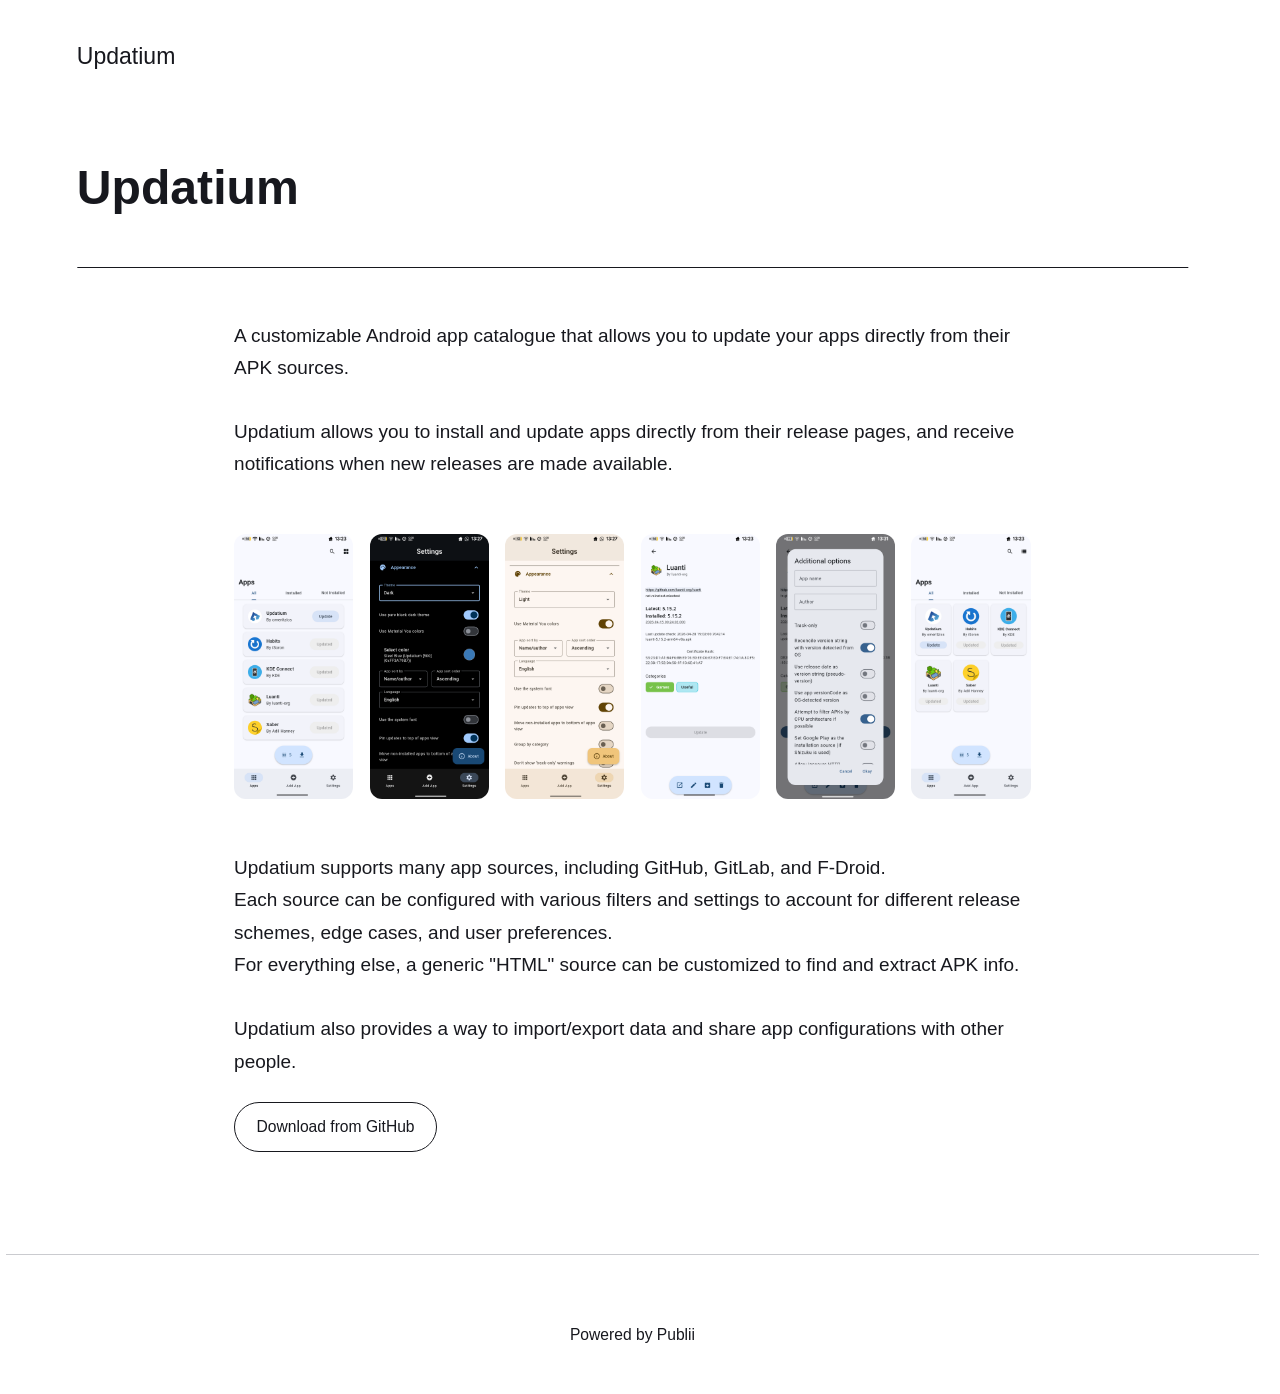
==== index.html @ 369b8cc5 "Updated from Publii" ====
<!DOCTYPE html><html lang="en"><head><meta charset="utf-8"><meta http-equiv="X-UA-Compatible" content="IE=edge"><meta name="viewport" content="width=device-width,initial-scale=1"><title>Updatium - Updatium</title><meta name="description" content="A customizable Android app catalogue that allows you to update your apps directly from their APK sources.&nbsp; Updatium allows you to install and update apps directly from their release pages, and receive notifications when new releases are made available. Updatium supports many app sources, including&hellip;"><meta name="generator" content="Publii Open-Source CMS for Static Site"><link rel="canonical" href="https://omeritzics.github.io/updatium-website/"><link rel="alternate" type="application/atom+xml" href="https://omeritzics.github.io/updatium-website/feed.xml" title="Updatium - RSS"><link rel="alternate" type="application/json" href="https://omeritzics.github.io/updatium-website/feed.json" title="Updatium - JSON"><meta property="og:title" content="Updatium"><meta property="og:site_name" content="Updatium"><meta property="og:description" content="A customizable Android app catalogue that allows you to update your apps directly from their APK sources.&nbsp; Updatium allows you to install and update apps directly from their release pages, and receive notifications when new releases are made available. Updatium supports many app sources, including&hellip;"><meta property="og:url" content="https://omeritzics.github.io/updatium-website/"><meta property="og:type" content="article"><link rel="stylesheet" href="https://omeritzics.github.io/updatium-website/assets/css/style.css?v=e003058e14ee3632f570e754dc571fcd"><script type="application/ld+json">{"@context":"http://schema.org","@type":"Article","mainEntityOfPage":{"@type":"WebPage","@id":"https://omeritzics.github.io/updatium-website/index.html"},"headline":"Updatium","datePublished":"2026-05-20T08:31+03:00","dateModified":"2026-05-20T08:56+03:00","description":"A customizable Android app catalogue that allows you to update your apps directly from their APK sources.&nbsp; Updatium allows you to install and update apps directly from their release pages, and receive notifications when new releases are made available. Updatium supports many app sources, including&hellip;","author":{"@type":"Person","name":"Omer I.S.","url":"https://omeritzics.github.io/updatium-website/authors/omer-is/"},"publisher":{"@type":"Organization","name":"Omer I.S."}}</script><noscript><style>img[loading] {
                    opacity: 1;
                }</style></noscript></head><body class="page-template"><header class="top js-header"><a class="logo" href="https://omeritzics.github.io/updatium-website/index.html">Updatium</a></header><main class="page"><article class="content"><div class="hero hero--noimage"><header class="hero__content"><div class="wrapper"><h1>Updatium</h1></div></header></div><div class="entry-wrapper content__entry"><p>A customizable Android app catalogue that allows you to update your apps directly from their APK sources.&nbsp;<br><br>Updatium allows you to install and update apps directly from their release pages, and receive notifications when new releases are made available.</p><div class="gallery-wrapper"><div class="gallery" data-columns="6"><figure class="gallery__item"><a href="https://omeritzics.github.io/updatium-website/media/posts/1/gallery/1.apps.png" data-size="1080x2400"><img loading="lazy" src="https://omeritzics.github.io/updatium-website/media/posts/1/gallery/1.apps-thumbnail.png" height="1600" width="720" alt=""></a></figure><figure class="gallery__item"><a href="https://omeritzics.github.io/updatium-website/media/posts/1/gallery/2.dark_theme.png" data-size="1080x2400"><img loading="lazy" src="https://omeritzics.github.io/updatium-website/media/posts/1/gallery/2.dark_theme-thumbnail.png" height="1600" width="720" alt=""></a></figure><figure class="gallery__item"><a href="https://omeritzics.github.io/updatium-website/media/posts/1/gallery/3.material_you.png" data-size="1080x2400"><img loading="lazy" src="https://omeritzics.github.io/updatium-website/media/posts/1/gallery/3.material_you-thumbnail.png" height="1600" width="720" alt=""></a></figure><figure class="gallery__item"><a href="https://omeritzics.github.io/updatium-website/media/posts/1/gallery/4.app.png" data-size="1080x2400"><img loading="lazy" src="https://omeritzics.github.io/updatium-website/media/posts/1/gallery/4.app-thumbnail.png" height="1600" width="720" alt=""></a></figure><figure class="gallery__item"><a href="https://omeritzics.github.io/updatium-website/media/posts/1/gallery/5.app_opts.png" data-size="1080x2400"><img loading="lazy" src="https://omeritzics.github.io/updatium-website/media/posts/1/gallery/5.app_opts-thumbnail.png" height="1600" width="720" alt=""></a></figure><figure class="gallery__item"><a href="https://omeritzics.github.io/updatium-website/media/posts/1/gallery/6.grid_view.png" data-size="1080x2400"><img loading="lazy" src="https://omeritzics.github.io/updatium-website/media/posts/1/gallery/6.grid_view-thumbnail.png" height="1600" width="720" alt=""></a></figure></div></div><p>Updatium supports many app sources, including GitHub, GitLab, and F-Droid.<br>Each source can be configured with various filters and settings to account for different release schemes, edge cases, and user preferences.<br>For everything else, a generic "HTML" source can be customized to find and extract APK info.<br><br>Updatium also provides a way to import/export data and share app configurations with other people.</p><p></p><div><div class="container mt-5 mb-3"><div class="d-flex justify-content-center justify-content-md-start"><div id="downloadDiv" class="btn-group ml-2" role="group" aria-label="Download buttons"><a type="button" href="https://github.com/omeritzics/Updatium/releases/latest" target="_blank">Download from GitHub</a></div></div></div></div><p></p></div></article></main><footer class="footer"><div class="wrapper"><div class="footer__copyright"><p>Powered by Publii</p></div><button id="backToTop" class="footer__bttop" aria-label="Back to top" title="Back to top"><svg width="20" height="20"><use xlink:href="https://omeritzics.github.io/updatium-website/assets/svg/svg-map.svg#toparrow"/></svg></button></div></footer><script defer="defer" src="https://omeritzics.github.io/updatium-website/assets/js/scripts.min.js?v=dafec4f87fead6718cb125f0b0fc8441"></script><script>window.publiiThemeMenuConfig={mobileMenuMode:'sidebar',animationSpeed:300,submenuWidth: 'auto',doubleClickTime:500,mobileMenuExpandableSubmenus:true,relatedContainerForOverlayMenuSelector:'.top'};</script><script>var images = document.querySelectorAll('img[loading]');
        for (var i = 0; i < images.length; i++) {
            if (images[i].complete) {
                images[i].classList.add('is-loaded');
            } else {
                images[i].addEventListener('load', function () {
                    this.classList.add('is-loaded');
                }, false);
            }
        }</script></body></html>
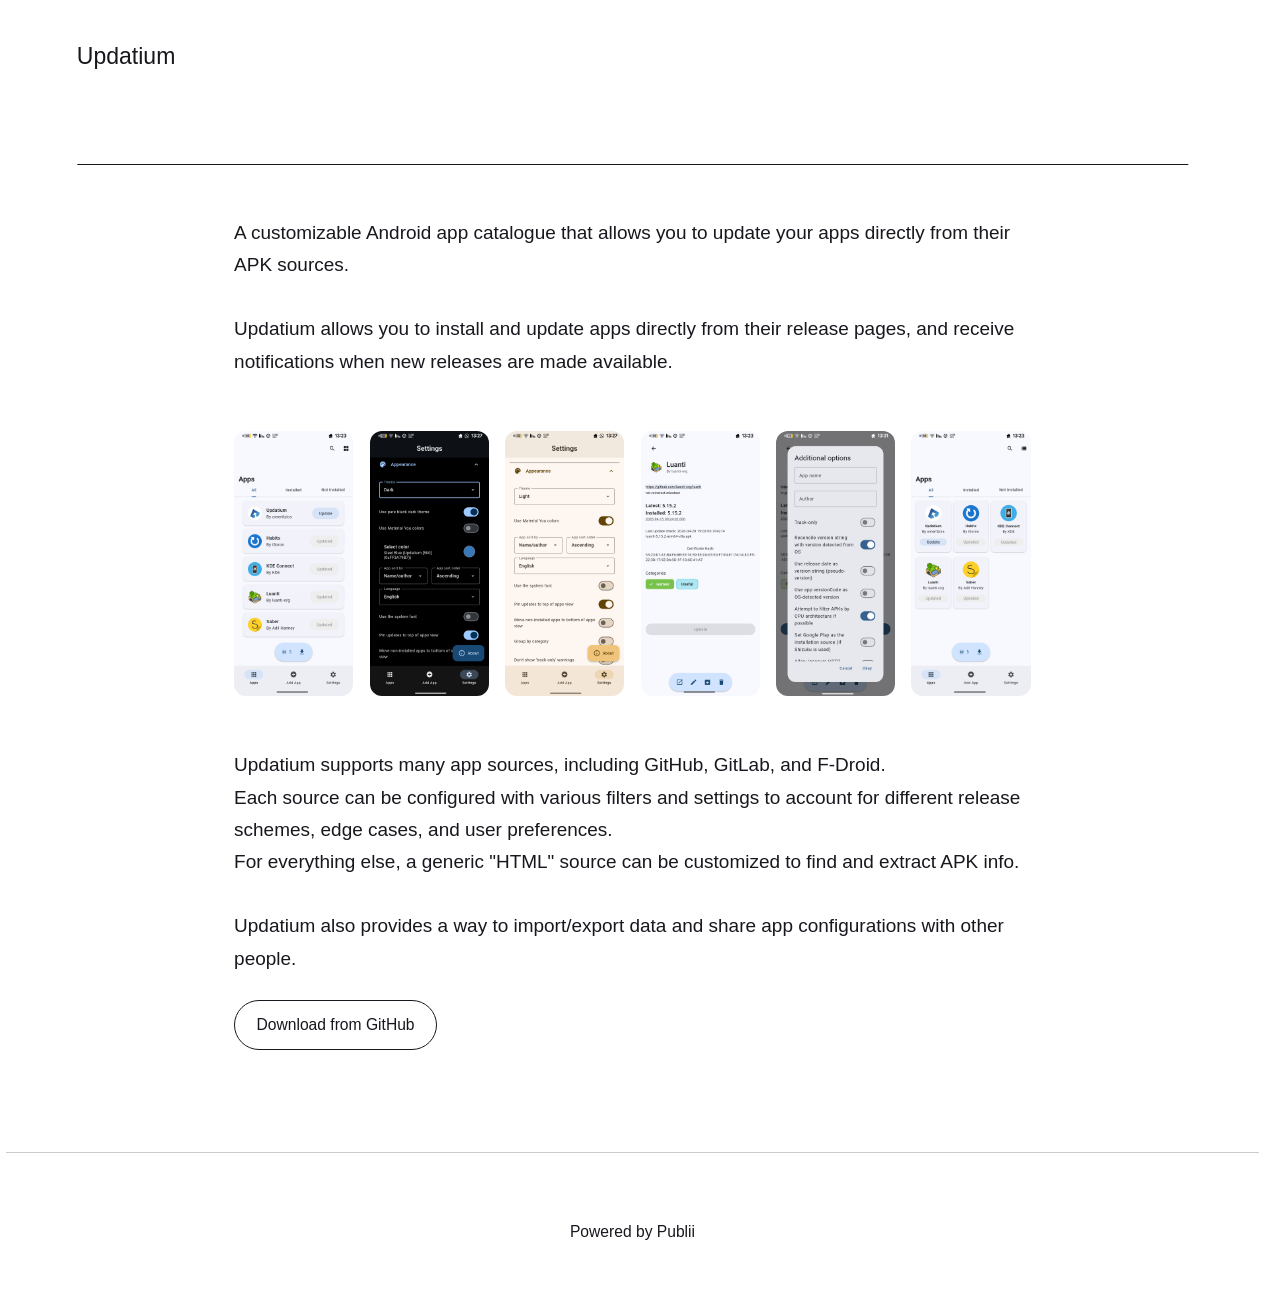
==== commit e5b83a4d: "Update index.html" ====
--- a/index.html
+++ b/index.html
@@ -1,6 +1,6 @@
-<!DOCTYPE html><html lang="en"><head><meta charset="utf-8"><meta http-equiv="X-UA-Compatible" content="IE=edge"><meta name="viewport" content="width=device-width,initial-scale=1"><title>Updatium - Updatium</title><meta name="description" content="A customizable Android app catalogue that allows you to update your apps directly from their APK sources.&nbsp; Updatium allows you to install and update apps directly from their release pages, and receive notifications when new releases are made available. Updatium supports many app sources, including&hellip;"><meta name="generator" content="Publii Open-Source CMS for Static Site"><link rel="canonical" href="https://omeritzics.github.io/updatium-website/"><link rel="alternate" type="application/atom+xml" href="https://omeritzics.github.io/updatium-website/feed.xml" title="Updatium - RSS"><link rel="alternate" type="application/json" href="https://omeritzics.github.io/updatium-website/feed.json" title="Updatium - JSON"><meta property="og:title" content="Updatium"><meta property="og:site_name" content="Updatium"><meta property="og:description" content="A customizable Android app catalogue that allows you to update your apps directly from their APK sources.&nbsp; Updatium allows you to install and update apps directly from their release pages, and receive notifications when new releases are made available. Updatium supports many app sources, including&hellip;"><meta property="og:url" content="https://omeritzics.github.io/updatium-website/"><meta property="og:type" content="article"><link rel="stylesheet" href="https://omeritzics.github.io/updatium-website/assets/css/style.css?v=e003058e14ee3632f570e754dc571fcd"><script type="application/ld+json">{"@context":"http://schema.org","@type":"Article","mainEntityOfPage":{"@type":"WebPage","@id":"https://omeritzics.github.io/updatium-website/index.html"},"headline":"Updatium","datePublished":"2026-05-20T08:31+03:00","dateModified":"2026-05-20T08:56+03:00","description":"A customizable Android app catalogue that allows you to update your apps directly from their APK sources.&nbsp; Updatium allows you to install and update apps directly from their release pages, and receive notifications when new releases are made available. Updatium supports many app sources, including&hellip;","author":{"@type":"Person","name":"Omer I.S.","url":"https://omeritzics.github.io/updatium-website/authors/omer-is/"},"publisher":{"@type":"Organization","name":"Omer I.S."}}</script><noscript><style>img[loading] {
+<!DOCTYPE html><html lang="en"><head><meta charset="utf-8"><meta http-equiv="X-UA-Compatible" content="IE=edge"><meta name="viewport" content="width=device-width,initial-scale=1"><title>Updatium</title><meta name="description" content="A customizable Android app catalogue that allows you to update your apps directly from their APK sources.&nbsp; Updatium allows you to install and update apps directly from their release pages, and receive notifications when new releases are made available. Updatium supports many app sources, including&hellip;"><meta name="generator" content="Publii Open-Source CMS for Static Site"><link rel="canonical" href="https://omeritzics.github.io/updatium-website/"><link rel="alternate" type="application/atom+xml" href="https://omeritzics.github.io/updatium-website/feed.xml" title="Updatium - RSS"><link rel="alternate" type="application/json" href="https://omeritzics.github.io/updatium-website/feed.json" title="Updatium - JSON"><meta property="og:title" content="Updatium"><meta property="og:site_name" content="Updatium"><meta property="og:description" content="A customizable Android app catalogue that allows you to update your apps directly from their APK sources.&nbsp; Updatium allows you to install and update apps directly from their release pages, and receive notifications when new releases are made available. Updatium supports many app sources, including&hellip;"><meta property="og:url" content="https://omeritzics.github.io/updatium-website/"><meta property="og:type" content="article"><link rel="stylesheet" href="https://omeritzics.github.io/updatium-website/assets/css/style.css?v=e003058e14ee3632f570e754dc571fcd"><script type="application/ld+json">{"@context":"http://schema.org","@type":"Article","mainEntityOfPage":{"@type":"WebPage","@id":"https://omeritzics.github.io/updatium-website/index.html"},"headline":"Updatium","datePublished":"2026-05-20T08:31+03:00","dateModified":"2026-05-20T08:56+03:00","description":"A customizable Android app catalogue that allows you to update your apps directly from their APK sources.&nbsp; Updatium allows you to install and update apps directly from their release pages, and receive notifications when new releases are made available. Updatium supports many app sources, including&hellip;","author":{"@type":"Person","name":"Omer I.S.","url":"https://omeritzics.github.io/updatium-website/authors/omer-is/"},"publisher":{"@type":"Organization","name":"Omer I.S."}}</script><noscript><style>img[loading] {
                     opacity: 1;
-                }</style></noscript></head><body class="page-template"><header class="top js-header"><a class="logo" href="https://omeritzics.github.io/updatium-website/index.html">Updatium</a></header><main class="page"><article class="content"><div class="hero hero--noimage"><header class="hero__content"><div class="wrapper"><h1>Updatium</h1></div></header></div><div class="entry-wrapper content__entry"><p>A customizable Android app catalogue that allows you to update your apps directly from their APK sources.&nbsp;<br><br>Updatium allows you to install and update apps directly from their release pages, and receive notifications when new releases are made available.</p><div class="gallery-wrapper"><div class="gallery" data-columns="6"><figure class="gallery__item"><a href="https://omeritzics.github.io/updatium-website/media/posts/1/gallery/1.apps.png" data-size="1080x2400"><img loading="lazy" src="https://omeritzics.github.io/updatium-website/media/posts/1/gallery/1.apps-thumbnail.png" height="1600" width="720" alt=""></a></figure><figure class="gallery__item"><a href="https://omeritzics.github.io/updatium-website/media/posts/1/gallery/2.dark_theme.png" data-size="1080x2400"><img loading="lazy" src="https://omeritzics.github.io/updatium-website/media/posts/1/gallery/2.dark_theme-thumbnail.png" height="1600" width="720" alt=""></a></figure><figure class="gallery__item"><a href="https://omeritzics.github.io/updatium-website/media/posts/1/gallery/3.material_you.png" data-size="1080x2400"><img loading="lazy" src="https://omeritzics.github.io/updatium-website/media/posts/1/gallery/3.material_you-thumbnail.png" height="1600" width="720" alt=""></a></figure><figure class="gallery__item"><a href="https://omeritzics.github.io/updatium-website/media/posts/1/gallery/4.app.png" data-size="1080x2400"><img loading="lazy" src="https://omeritzics.github.io/updatium-website/media/posts/1/gallery/4.app-thumbnail.png" height="1600" width="720" alt=""></a></figure><figure class="gallery__item"><a href="https://omeritzics.github.io/updatium-website/media/posts/1/gallery/5.app_opts.png" data-size="1080x2400"><img loading="lazy" src="https://omeritzics.github.io/updatium-website/media/posts/1/gallery/5.app_opts-thumbnail.png" height="1600" width="720" alt=""></a></figure><figure class="gallery__item"><a href="https://omeritzics.github.io/updatium-website/media/posts/1/gallery/6.grid_view.png" data-size="1080x2400"><img loading="lazy" src="https://omeritzics.github.io/updatium-website/media/posts/1/gallery/6.grid_view-thumbnail.png" height="1600" width="720" alt=""></a></figure></div></div><p>Updatium supports many app sources, including GitHub, GitLab, and F-Droid.<br>Each source can be configured with various filters and settings to account for different release schemes, edge cases, and user preferences.<br>For everything else, a generic "HTML" source can be customized to find and extract APK info.<br><br>Updatium also provides a way to import/export data and share app configurations with other people.</p><p></p><div><div class="container mt-5 mb-3"><div class="d-flex justify-content-center justify-content-md-start"><div id="downloadDiv" class="btn-group ml-2" role="group" aria-label="Download buttons"><a type="button" href="https://github.com/omeritzics/Updatium/releases/latest" target="_blank">Download from GitHub</a></div></div></div></div><p></p></div></article></main><footer class="footer"><div class="wrapper"><div class="footer__copyright"><p>Powered by Publii</p></div><button id="backToTop" class="footer__bttop" aria-label="Back to top" title="Back to top"><svg width="20" height="20"><use xlink:href="https://omeritzics.github.io/updatium-website/assets/svg/svg-map.svg#toparrow"/></svg></button></div></footer><script defer="defer" src="https://omeritzics.github.io/updatium-website/assets/js/scripts.min.js?v=dafec4f87fead6718cb125f0b0fc8441"></script><script>window.publiiThemeMenuConfig={mobileMenuMode:'sidebar',animationSpeed:300,submenuWidth: 'auto',doubleClickTime:500,mobileMenuExpandableSubmenus:true,relatedContainerForOverlayMenuSelector:'.top'};</script><script>var images = document.querySelectorAll('img[loading]');
+                }</style></noscript></head><body class="page-template"><header class="top js-header"><a class="logo" href="https://omeritzics.github.io/updatium-website/index.html">Updatium</a></header><main class="page"><article class="content"><div class="hero hero--noimage"><header class="hero__content"></header></div><div class="entry-wrapper content__entry"><p>A customizable Android app catalogue that allows you to update your apps directly from their APK sources.&nbsp;<br><br>Updatium allows you to install and update apps directly from their release pages, and receive notifications when new releases are made available.</p><div class="gallery-wrapper"><div class="gallery" data-columns="6"><figure class="gallery__item"><a href="https://omeritzics.github.io/updatium-website/media/posts/1/gallery/1.apps.png" data-size="1080x2400"><img loading="lazy" src="https://omeritzics.github.io/updatium-website/media/posts/1/gallery/1.apps-thumbnail.png" height="1600" width="720" alt=""></a></figure><figure class="gallery__item"><a href="https://omeritzics.github.io/updatium-website/media/posts/1/gallery/2.dark_theme.png" data-size="1080x2400"><img loading="lazy" src="https://omeritzics.github.io/updatium-website/media/posts/1/gallery/2.dark_theme-thumbnail.png" height="1600" width="720" alt=""></a></figure><figure class="gallery__item"><a href="https://omeritzics.github.io/updatium-website/media/posts/1/gallery/3.material_you.png" data-size="1080x2400"><img loading="lazy" src="https://omeritzics.github.io/updatium-website/media/posts/1/gallery/3.material_you-thumbnail.png" height="1600" width="720" alt=""></a></figure><figure class="gallery__item"><a href="https://omeritzics.github.io/updatium-website/media/posts/1/gallery/4.app.png" data-size="1080x2400"><img loading="lazy" src="https://omeritzics.github.io/updatium-website/media/posts/1/gallery/4.app-thumbnail.png" height="1600" width="720" alt=""></a></figure><figure class="gallery__item"><a href="https://omeritzics.github.io/updatium-website/media/posts/1/gallery/5.app_opts.png" data-size="1080x2400"><img loading="lazy" src="https://omeritzics.github.io/updatium-website/media/posts/1/gallery/5.app_opts-thumbnail.png" height="1600" width="720" alt=""></a></figure><figure class="gallery__item"><a href="https://omeritzics.github.io/updatium-website/media/posts/1/gallery/6.grid_view.png" data-size="1080x2400"><img loading="lazy" src="https://omeritzics.github.io/updatium-website/media/posts/1/gallery/6.grid_view-thumbnail.png" height="1600" width="720" alt=""></a></figure></div></div><p>Updatium supports many app sources, including GitHub, GitLab, and F-Droid.<br>Each source can be configured with various filters and settings to account for different release schemes, edge cases, and user preferences.<br>For everything else, a generic "HTML" source can be customized to find and extract APK info.<br><br>Updatium also provides a way to import/export data and share app configurations with other people.</p><p></p><div><div class="container mt-5 mb-3"><div class="d-flex justify-content-center justify-content-md-start"><div id="downloadDiv" class="btn-group ml-2" role="group" aria-label="Download buttons"><a type="button" href="https://github.com/omeritzics/Updatium/releases/latest" target="_blank">Download from GitHub</a></div></div></div></div><p></p></div></article></main><footer class="footer"><div class="wrapper"><div class="footer__copyright"><p>Powered by Publii</p></div><button id="backToTop" class="footer__bttop" aria-label="Back to top" title="Back to top"><svg width="20" height="20"><use xlink:href="https://omeritzics.github.io/updatium-website/assets/svg/svg-map.svg#toparrow"/></svg></button></div></footer><script defer="defer" src="https://omeritzics.github.io/updatium-website/assets/js/scripts.min.js?v=dafec4f87fead6718cb125f0b0fc8441"></script><script>window.publiiThemeMenuConfig={mobileMenuMode:'sidebar',animationSpeed:300,submenuWidth: 'auto',doubleClickTime:500,mobileMenuExpandableSubmenus:true,relatedContainerForOverlayMenuSelector:'.top'};</script><script>var images = document.querySelectorAll('img[loading]');
         for (var i = 0; i < images.length; i++) {
             if (images[i].complete) {
                 images[i].classList.add('is-loaded');
@@ -9,4 +9,4 @@
                     this.classList.add('is-loaded');
                 }, false);
             }
-        }</script></body></html>+        }</script></body></html>
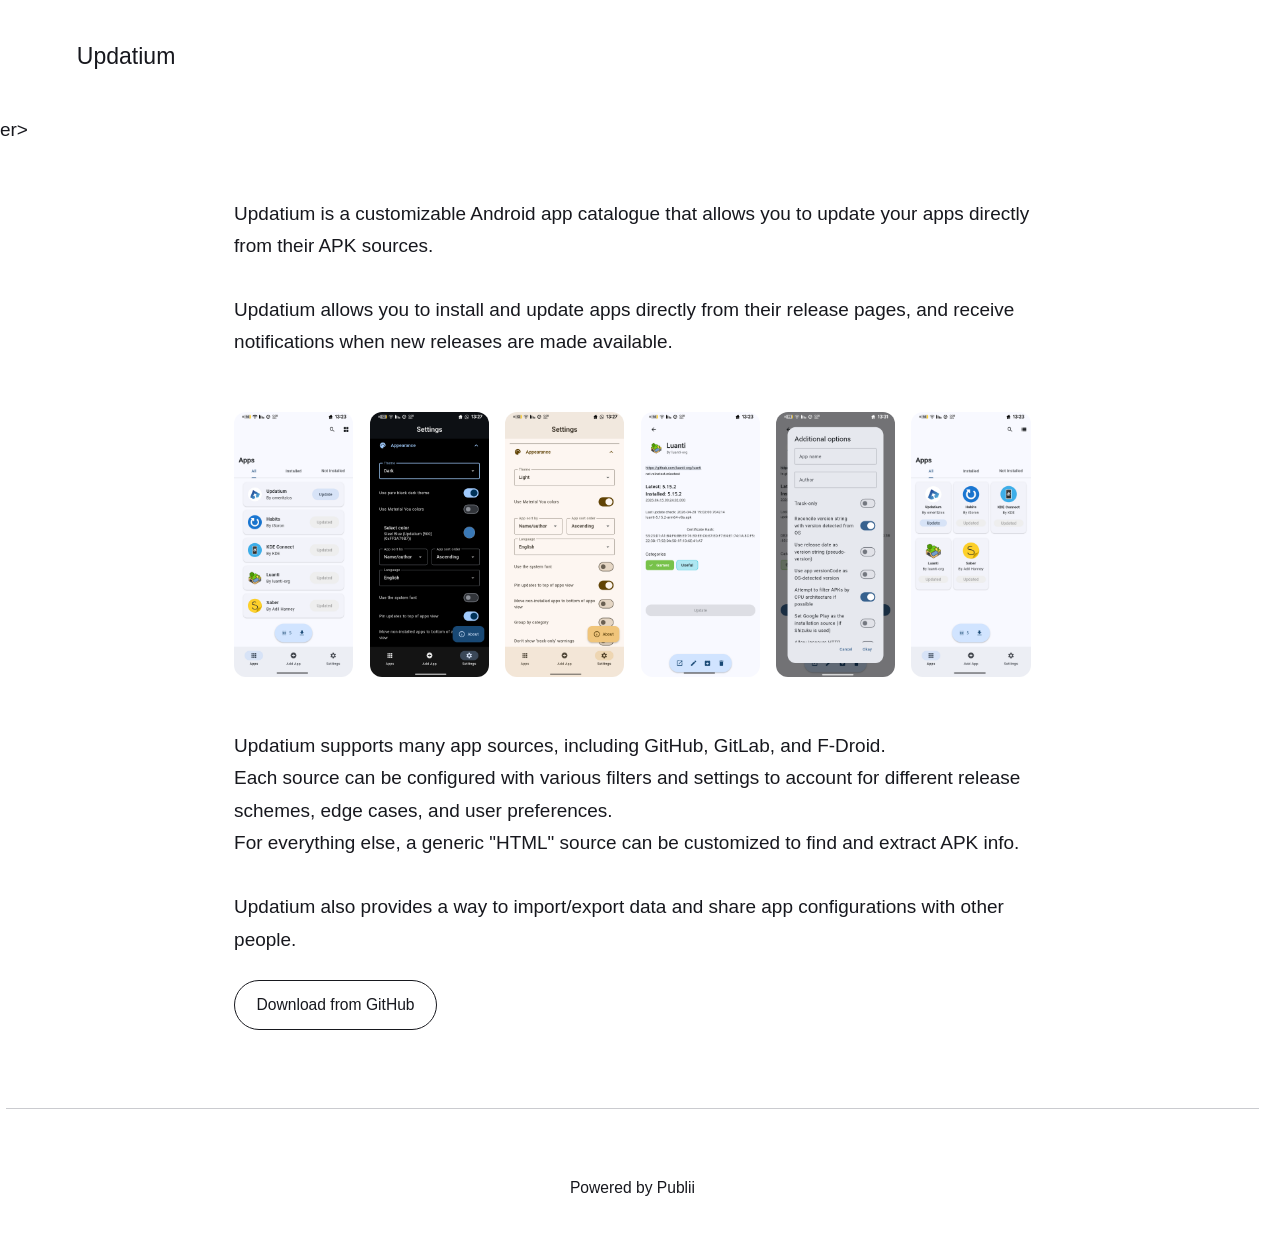
==== commit 62945c23: "Update index.html" ====
--- a/index.html
+++ b/index.html
@@ -1,6 +1,6 @@
 <!DOCTYPE html><html lang="en"><head><meta charset="utf-8"><meta http-equiv="X-UA-Compatible" content="IE=edge"><meta name="viewport" content="width=device-width,initial-scale=1"><title>Updatium</title><meta name="description" content="A customizable Android app catalogue that allows you to update your apps directly from their APK sources.&nbsp; Updatium allows you to install and update apps directly from their release pages, and receive notifications when new releases are made available. Updatium supports many app sources, including&hellip;"><meta name="generator" content="Publii Open-Source CMS for Static Site"><link rel="canonical" href="https://omeritzics.github.io/updatium-website/"><link rel="alternate" type="application/atom+xml" href="https://omeritzics.github.io/updatium-website/feed.xml" title="Updatium - RSS"><link rel="alternate" type="application/json" href="https://omeritzics.github.io/updatium-website/feed.json" title="Updatium - JSON"><meta property="og:title" content="Updatium"><meta property="og:site_name" content="Updatium"><meta property="og:description" content="A customizable Android app catalogue that allows you to update your apps directly from their APK sources.&nbsp; Updatium allows you to install and update apps directly from their release pages, and receive notifications when new releases are made available. Updatium supports many app sources, including&hellip;"><meta property="og:url" content="https://omeritzics.github.io/updatium-website/"><meta property="og:type" content="article"><link rel="stylesheet" href="https://omeritzics.github.io/updatium-website/assets/css/style.css?v=e003058e14ee3632f570e754dc571fcd"><script type="application/ld+json">{"@context":"http://schema.org","@type":"Article","mainEntityOfPage":{"@type":"WebPage","@id":"https://omeritzics.github.io/updatium-website/index.html"},"headline":"Updatium","datePublished":"2026-05-20T08:31+03:00","dateModified":"2026-05-20T08:56+03:00","description":"A customizable Android app catalogue that allows you to update your apps directly from their APK sources.&nbsp; Updatium allows you to install and update apps directly from their release pages, and receive notifications when new releases are made available. Updatium supports many app sources, including&hellip;","author":{"@type":"Person","name":"Omer I.S.","url":"https://omeritzics.github.io/updatium-website/authors/omer-is/"},"publisher":{"@type":"Organization","name":"Omer I.S."}}</script><noscript><style>img[loading] {
                     opacity: 1;
-                }</style></noscript></head><body class="page-template"><header class="top js-header"><a class="logo" href="https://omeritzics.github.io/updatium-website/index.html">Updatium</a></header><main class="page"><article class="content"><div class="hero hero--noimage"><header class="hero__content"></header></div><div class="entry-wrapper content__entry"><p>A customizable Android app catalogue that allows you to update your apps directly from their APK sources.&nbsp;<br><br>Updatium allows you to install and update apps directly from their release pages, and receive notifications when new releases are made available.</p><div class="gallery-wrapper"><div class="gallery" data-columns="6"><figure class="gallery__item"><a href="https://omeritzics.github.io/updatium-website/media/posts/1/gallery/1.apps.png" data-size="1080x2400"><img loading="lazy" src="https://omeritzics.github.io/updatium-website/media/posts/1/gallery/1.apps-thumbnail.png" height="1600" width="720" alt=""></a></figure><figure class="gallery__item"><a href="https://omeritzics.github.io/updatium-website/media/posts/1/gallery/2.dark_theme.png" data-size="1080x2400"><img loading="lazy" src="https://omeritzics.github.io/updatium-website/media/posts/1/gallery/2.dark_theme-thumbnail.png" height="1600" width="720" alt=""></a></figure><figure class="gallery__item"><a href="https://omeritzics.github.io/updatium-website/media/posts/1/gallery/3.material_you.png" data-size="1080x2400"><img loading="lazy" src="https://omeritzics.github.io/updatium-website/media/posts/1/gallery/3.material_you-thumbnail.png" height="1600" width="720" alt=""></a></figure><figure class="gallery__item"><a href="https://omeritzics.github.io/updatium-website/media/posts/1/gallery/4.app.png" data-size="1080x2400"><img loading="lazy" src="https://omeritzics.github.io/updatium-website/media/posts/1/gallery/4.app-thumbnail.png" height="1600" width="720" alt=""></a></figure><figure class="gallery__item"><a href="https://omeritzics.github.io/updatium-website/media/posts/1/gallery/5.app_opts.png" data-size="1080x2400"><img loading="lazy" src="https://omeritzics.github.io/updatium-website/media/posts/1/gallery/5.app_opts-thumbnail.png" height="1600" width="720" alt=""></a></figure><figure class="gallery__item"><a href="https://omeritzics.github.io/updatium-website/media/posts/1/gallery/6.grid_view.png" data-size="1080x2400"><img loading="lazy" src="https://omeritzics.github.io/updatium-website/media/posts/1/gallery/6.grid_view-thumbnail.png" height="1600" width="720" alt=""></a></figure></div></div><p>Updatium supports many app sources, including GitHub, GitLab, and F-Droid.<br>Each source can be configured with various filters and settings to account for different release schemes, edge cases, and user preferences.<br>For everything else, a generic "HTML" source can be customized to find and extract APK info.<br><br>Updatium also provides a way to import/export data and share app configurations with other people.</p><p></p><div><div class="container mt-5 mb-3"><div class="d-flex justify-content-center justify-content-md-start"><div id="downloadDiv" class="btn-group ml-2" role="group" aria-label="Download buttons"><a type="button" href="https://github.com/omeritzics/Updatium/releases/latest" target="_blank">Download from GitHub</a></div></div></div></div><p></p></div></article></main><footer class="footer"><div class="wrapper"><div class="footer__copyright"><p>Powered by Publii</p></div><button id="backToTop" class="footer__bttop" aria-label="Back to top" title="Back to top"><svg width="20" height="20"><use xlink:href="https://omeritzics.github.io/updatium-website/assets/svg/svg-map.svg#toparrow"/></svg></button></div></footer><script defer="defer" src="https://omeritzics.github.io/updatium-website/assets/js/scripts.min.js?v=dafec4f87fead6718cb125f0b0fc8441"></script><script>window.publiiThemeMenuConfig={mobileMenuMode:'sidebar',animationSpeed:300,submenuWidth: 'auto',doubleClickTime:500,mobileMenuExpandableSubmenus:true,relatedContainerForOverlayMenuSelector:'.top'};</script><script>var images = document.querySelectorAll('img[loading]');
+                }</style></noscript></head><body class="page-template"><header class="top js-header"><a class="logo" href="https://omeritzics.github.io/updatium-website/index.html">Updatium</a></header>er><div class="entry-wrapper content__entry"><p>Updatium is a customizable Android app catalogue that allows you to update your apps directly from their APK sources.&nbsp;<br><br>Updatium allows you to install and update apps directly from their release pages, and receive notifications when new releases are made available.</p><div class="gallery-wrapper"><div class="gallery" data-columns="6"><figure class="gallery__item"><a href="https://omeritzics.github.io/updatium-website/media/posts/1/gallery/1.apps.png" data-size="1080x2400"><img loading="lazy" src="https://omeritzics.github.io/updatium-website/media/posts/1/gallery/1.apps-thumbnail.png" height="1600" width="720" alt=""></a></figure><figure class="gallery__item"><a href="https://omeritzics.github.io/updatium-website/media/posts/1/gallery/2.dark_theme.png" data-size="1080x2400"><img loading="lazy" src="https://omeritzics.github.io/updatium-website/media/posts/1/gallery/2.dark_theme-thumbnail.png" height="1600" width="720" alt=""></a></figure><figure class="gallery__item"><a href="https://omeritzics.github.io/updatium-website/media/posts/1/gallery/3.material_you.png" data-size="1080x2400"><img loading="lazy" src="https://omeritzics.github.io/updatium-website/media/posts/1/gallery/3.material_you-thumbnail.png" height="1600" width="720" alt=""></a></figure><figure class="gallery__item"><a href="https://omeritzics.github.io/updatium-website/media/posts/1/gallery/4.app.png" data-size="1080x2400"><img loading="lazy" src="https://omeritzics.github.io/updatium-website/media/posts/1/gallery/4.app-thumbnail.png" height="1600" width="720" alt=""></a></figure><figure class="gallery__item"><a href="https://omeritzics.github.io/updatium-website/media/posts/1/gallery/5.app_opts.png" data-size="1080x2400"><img loading="lazy" src="https://omeritzics.github.io/updatium-website/media/posts/1/gallery/5.app_opts-thumbnail.png" height="1600" width="720" alt=""></a></figure><figure class="gallery__item"><a href="https://omeritzics.github.io/updatium-website/media/posts/1/gallery/6.grid_view.png" data-size="1080x2400"><img loading="lazy" src="https://omeritzics.github.io/updatium-website/media/posts/1/gallery/6.grid_view-thumbnail.png" height="1600" width="720" alt=""></a></figure></div></div><p>Updatium supports many app sources, including GitHub, GitLab, and F-Droid.<br>Each source can be configured with various filters and settings to account for different release schemes, edge cases, and user preferences.<br>For everything else, a generic "HTML" source can be customized to find and extract APK info.<br><br>Updatium also provides a way to import/export data and share app configurations with other people.</p><p></p><div><div class="container mt-5 mb-3"><div class="d-flex justify-content-center justify-content-md-start"><div id="downloadDiv" class="btn-group ml-2" role="group" aria-label="Download buttons"><a type="button" href="https://github.com/omeritzics/Updatium/releases/latest" target="_blank">Download from GitHub</a></div></div></div></div><p></p></div></article></main><footer class="footer"><div class="wrapper"><div class="footer__copyright"><p>Powered by Publii</p></div><button id="backToTop" class="footer__bttop" aria-label="Back to top" title="Back to top"><svg width="20" height="20"><use xlink:href="https://omeritzics.github.io/updatium-website/assets/svg/svg-map.svg#toparrow"/></svg></button></div></footer><script defer="defer" src="https://omeritzics.github.io/updatium-website/assets/js/scripts.min.js?v=dafec4f87fead6718cb125f0b0fc8441"></script><script>window.publiiThemeMenuConfig={mobileMenuMode:'sidebar',animationSpeed:300,submenuWidth: 'auto',doubleClickTime:500,mobileMenuExpandableSubmenus:true,relatedContainerForOverlayMenuSelector:'.top'};</script><script>var images = document.querySelectorAll('img[loading]');
         for (var i = 0; i < images.length; i++) {
             if (images[i].complete) {
                 images[i].classList.add('is-loaded');
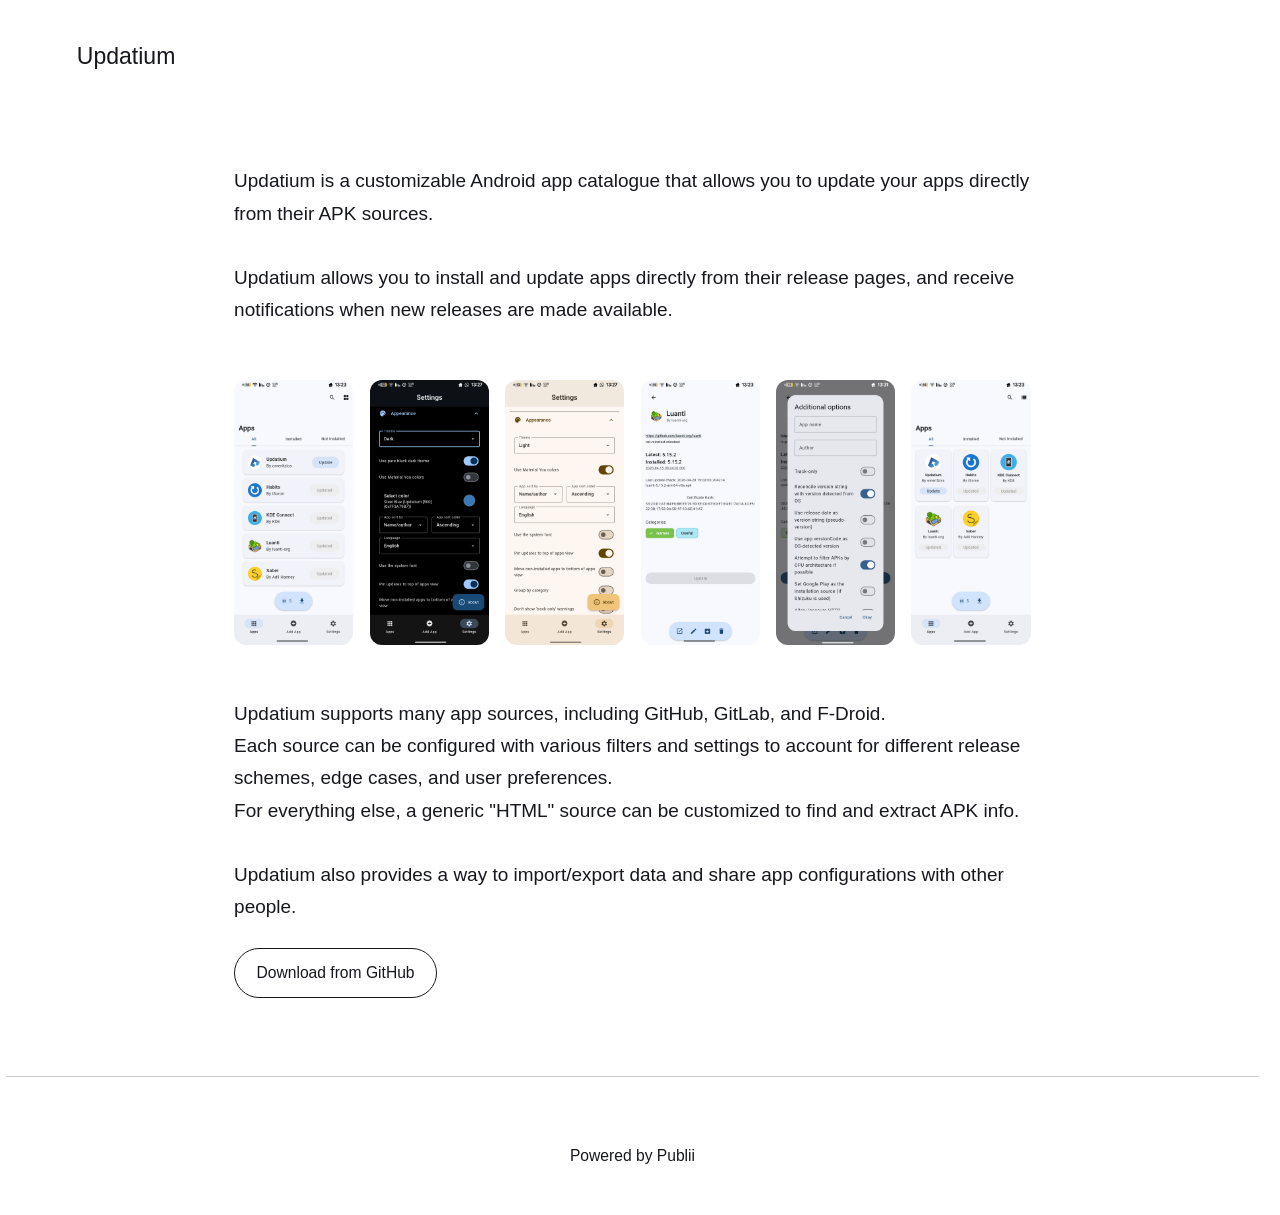
==== commit 4fcc2349: "Update index.html" ====
--- a/index.html
+++ b/index.html
@@ -1,6 +1,6 @@
 <!DOCTYPE html><html lang="en"><head><meta charset="utf-8"><meta http-equiv="X-UA-Compatible" content="IE=edge"><meta name="viewport" content="width=device-width,initial-scale=1"><title>Updatium</title><meta name="description" content="A customizable Android app catalogue that allows you to update your apps directly from their APK sources.&nbsp; Updatium allows you to install and update apps directly from their release pages, and receive notifications when new releases are made available. Updatium supports many app sources, including&hellip;"><meta name="generator" content="Publii Open-Source CMS for Static Site"><link rel="canonical" href="https://omeritzics.github.io/updatium-website/"><link rel="alternate" type="application/atom+xml" href="https://omeritzics.github.io/updatium-website/feed.xml" title="Updatium - RSS"><link rel="alternate" type="application/json" href="https://omeritzics.github.io/updatium-website/feed.json" title="Updatium - JSON"><meta property="og:title" content="Updatium"><meta property="og:site_name" content="Updatium"><meta property="og:description" content="A customizable Android app catalogue that allows you to update your apps directly from their APK sources.&nbsp; Updatium allows you to install and update apps directly from their release pages, and receive notifications when new releases are made available. Updatium supports many app sources, including&hellip;"><meta property="og:url" content="https://omeritzics.github.io/updatium-website/"><meta property="og:type" content="article"><link rel="stylesheet" href="https://omeritzics.github.io/updatium-website/assets/css/style.css?v=e003058e14ee3632f570e754dc571fcd"><script type="application/ld+json">{"@context":"http://schema.org","@type":"Article","mainEntityOfPage":{"@type":"WebPage","@id":"https://omeritzics.github.io/updatium-website/index.html"},"headline":"Updatium","datePublished":"2026-05-20T08:31+03:00","dateModified":"2026-05-20T08:56+03:00","description":"A customizable Android app catalogue that allows you to update your apps directly from their APK sources.&nbsp; Updatium allows you to install and update apps directly from their release pages, and receive notifications when new releases are made available. Updatium supports many app sources, including&hellip;","author":{"@type":"Person","name":"Omer I.S.","url":"https://omeritzics.github.io/updatium-website/authors/omer-is/"},"publisher":{"@type":"Organization","name":"Omer I.S."}}</script><noscript><style>img[loading] {
                     opacity: 1;
-                }</style></noscript></head><body class="page-template"><header class="top js-header"><a class="logo" href="https://omeritzics.github.io/updatium-website/index.html">Updatium</a></header>er><div class="entry-wrapper content__entry"><p>Updatium is a customizable Android app catalogue that allows you to update your apps directly from their APK sources.&nbsp;<br><br>Updatium allows you to install and update apps directly from their release pages, and receive notifications when new releases are made available.</p><div class="gallery-wrapper"><div class="gallery" data-columns="6"><figure class="gallery__item"><a href="https://omeritzics.github.io/updatium-website/media/posts/1/gallery/1.apps.png" data-size="1080x2400"><img loading="lazy" src="https://omeritzics.github.io/updatium-website/media/posts/1/gallery/1.apps-thumbnail.png" height="1600" width="720" alt=""></a></figure><figure class="gallery__item"><a href="https://omeritzics.github.io/updatium-website/media/posts/1/gallery/2.dark_theme.png" data-size="1080x2400"><img loading="lazy" src="https://omeritzics.github.io/updatium-website/media/posts/1/gallery/2.dark_theme-thumbnail.png" height="1600" width="720" alt=""></a></figure><figure class="gallery__item"><a href="https://omeritzics.github.io/updatium-website/media/posts/1/gallery/3.material_you.png" data-size="1080x2400"><img loading="lazy" src="https://omeritzics.github.io/updatium-website/media/posts/1/gallery/3.material_you-thumbnail.png" height="1600" width="720" alt=""></a></figure><figure class="gallery__item"><a href="https://omeritzics.github.io/updatium-website/media/posts/1/gallery/4.app.png" data-size="1080x2400"><img loading="lazy" src="https://omeritzics.github.io/updatium-website/media/posts/1/gallery/4.app-thumbnail.png" height="1600" width="720" alt=""></a></figure><figure class="gallery__item"><a href="https://omeritzics.github.io/updatium-website/media/posts/1/gallery/5.app_opts.png" data-size="1080x2400"><img loading="lazy" src="https://omeritzics.github.io/updatium-website/media/posts/1/gallery/5.app_opts-thumbnail.png" height="1600" width="720" alt=""></a></figure><figure class="gallery__item"><a href="https://omeritzics.github.io/updatium-website/media/posts/1/gallery/6.grid_view.png" data-size="1080x2400"><img loading="lazy" src="https://omeritzics.github.io/updatium-website/media/posts/1/gallery/6.grid_view-thumbnail.png" height="1600" width="720" alt=""></a></figure></div></div><p>Updatium supports many app sources, including GitHub, GitLab, and F-Droid.<br>Each source can be configured with various filters and settings to account for different release schemes, edge cases, and user preferences.<br>For everything else, a generic "HTML" source can be customized to find and extract APK info.<br><br>Updatium also provides a way to import/export data and share app configurations with other people.</p><p></p><div><div class="container mt-5 mb-3"><div class="d-flex justify-content-center justify-content-md-start"><div id="downloadDiv" class="btn-group ml-2" role="group" aria-label="Download buttons"><a type="button" href="https://github.com/omeritzics/Updatium/releases/latest" target="_blank">Download from GitHub</a></div></div></div></div><p></p></div></article></main><footer class="footer"><div class="wrapper"><div class="footer__copyright"><p>Powered by Publii</p></div><button id="backToTop" class="footer__bttop" aria-label="Back to top" title="Back to top"><svg width="20" height="20"><use xlink:href="https://omeritzics.github.io/updatium-website/assets/svg/svg-map.svg#toparrow"/></svg></button></div></footer><script defer="defer" src="https://omeritzics.github.io/updatium-website/assets/js/scripts.min.js?v=dafec4f87fead6718cb125f0b0fc8441"></script><script>window.publiiThemeMenuConfig={mobileMenuMode:'sidebar',animationSpeed:300,submenuWidth: 'auto',doubleClickTime:500,mobileMenuExpandableSubmenus:true,relatedContainerForOverlayMenuSelector:'.top'};</script><script>var images = document.querySelectorAll('img[loading]');
+                }</style></noscript></head><body class="page-template"><header class="top js-header"><a class="logo" href="https://omeritzics.github.io/updatium-website/index.html">Updatium</a></header><div class="entry-wrapper content__entry"><p>Updatium is a customizable Android app catalogue that allows you to update your apps directly from their APK sources.&nbsp;<br><br>Updatium allows you to install and update apps directly from their release pages, and receive notifications when new releases are made available.</p><div class="gallery-wrapper"><div class="gallery" data-columns="6"><figure class="gallery__item"><a href="https://omeritzics.github.io/updatium-website/media/posts/1/gallery/1.apps.png" data-size="1080x2400"><img loading="lazy" src="https://omeritzics.github.io/updatium-website/media/posts/1/gallery/1.apps-thumbnail.png" height="1600" width="720" alt=""></a></figure><figure class="gallery__item"><a href="https://omeritzics.github.io/updatium-website/media/posts/1/gallery/2.dark_theme.png" data-size="1080x2400"><img loading="lazy" src="https://omeritzics.github.io/updatium-website/media/posts/1/gallery/2.dark_theme-thumbnail.png" height="1600" width="720" alt=""></a></figure><figure class="gallery__item"><a href="https://omeritzics.github.io/updatium-website/media/posts/1/gallery/3.material_you.png" data-size="1080x2400"><img loading="lazy" src="https://omeritzics.github.io/updatium-website/media/posts/1/gallery/3.material_you-thumbnail.png" height="1600" width="720" alt=""></a></figure><figure class="gallery__item"><a href="https://omeritzics.github.io/updatium-website/media/posts/1/gallery/4.app.png" data-size="1080x2400"><img loading="lazy" src="https://omeritzics.github.io/updatium-website/media/posts/1/gallery/4.app-thumbnail.png" height="1600" width="720" alt=""></a></figure><figure class="gallery__item"><a href="https://omeritzics.github.io/updatium-website/media/posts/1/gallery/5.app_opts.png" data-size="1080x2400"><img loading="lazy" src="https://omeritzics.github.io/updatium-website/media/posts/1/gallery/5.app_opts-thumbnail.png" height="1600" width="720" alt=""></a></figure><figure class="gallery__item"><a href="https://omeritzics.github.io/updatium-website/media/posts/1/gallery/6.grid_view.png" data-size="1080x2400"><img loading="lazy" src="https://omeritzics.github.io/updatium-website/media/posts/1/gallery/6.grid_view-thumbnail.png" height="1600" width="720" alt=""></a></figure></div></div><p>Updatium supports many app sources, including GitHub, GitLab, and F-Droid.<br>Each source can be configured with various filters and settings to account for different release schemes, edge cases, and user preferences.<br>For everything else, a generic "HTML" source can be customized to find and extract APK info.<br><br>Updatium also provides a way to import/export data and share app configurations with other people.</p><p></p><div><div class="container mt-5 mb-3"><div class="d-flex justify-content-center justify-content-md-start"><div id="downloadDiv" class="btn-group ml-2" role="group" aria-label="Download buttons"><a type="button" href="https://github.com/omeritzics/Updatium/releases/latest" target="_blank">Download from GitHub</a></div></div></div></div><p></p></div></article></main><footer class="footer"><div class="wrapper"><div class="footer__copyright"><p>Powered by Publii</p></div><button id="backToTop" class="footer__bttop" aria-label="Back to top" title="Back to top"><svg width="20" height="20"><use xlink:href="https://omeritzics.github.io/updatium-website/assets/svg/svg-map.svg#toparrow"/></svg></button></div></footer><script defer="defer" src="https://omeritzics.github.io/updatium-website/assets/js/scripts.min.js?v=dafec4f87fead6718cb125f0b0fc8441"></script><script>window.publiiThemeMenuConfig={mobileMenuMode:'sidebar',animationSpeed:300,submenuWidth: 'auto',doubleClickTime:500,mobileMenuExpandableSubmenus:true,relatedContainerForOverlayMenuSelector:'.top'};</script><script>var images = document.querySelectorAll('img[loading]');
         for (var i = 0; i < images.length; i++) {
             if (images[i].complete) {
                 images[i].classList.add('is-loaded');
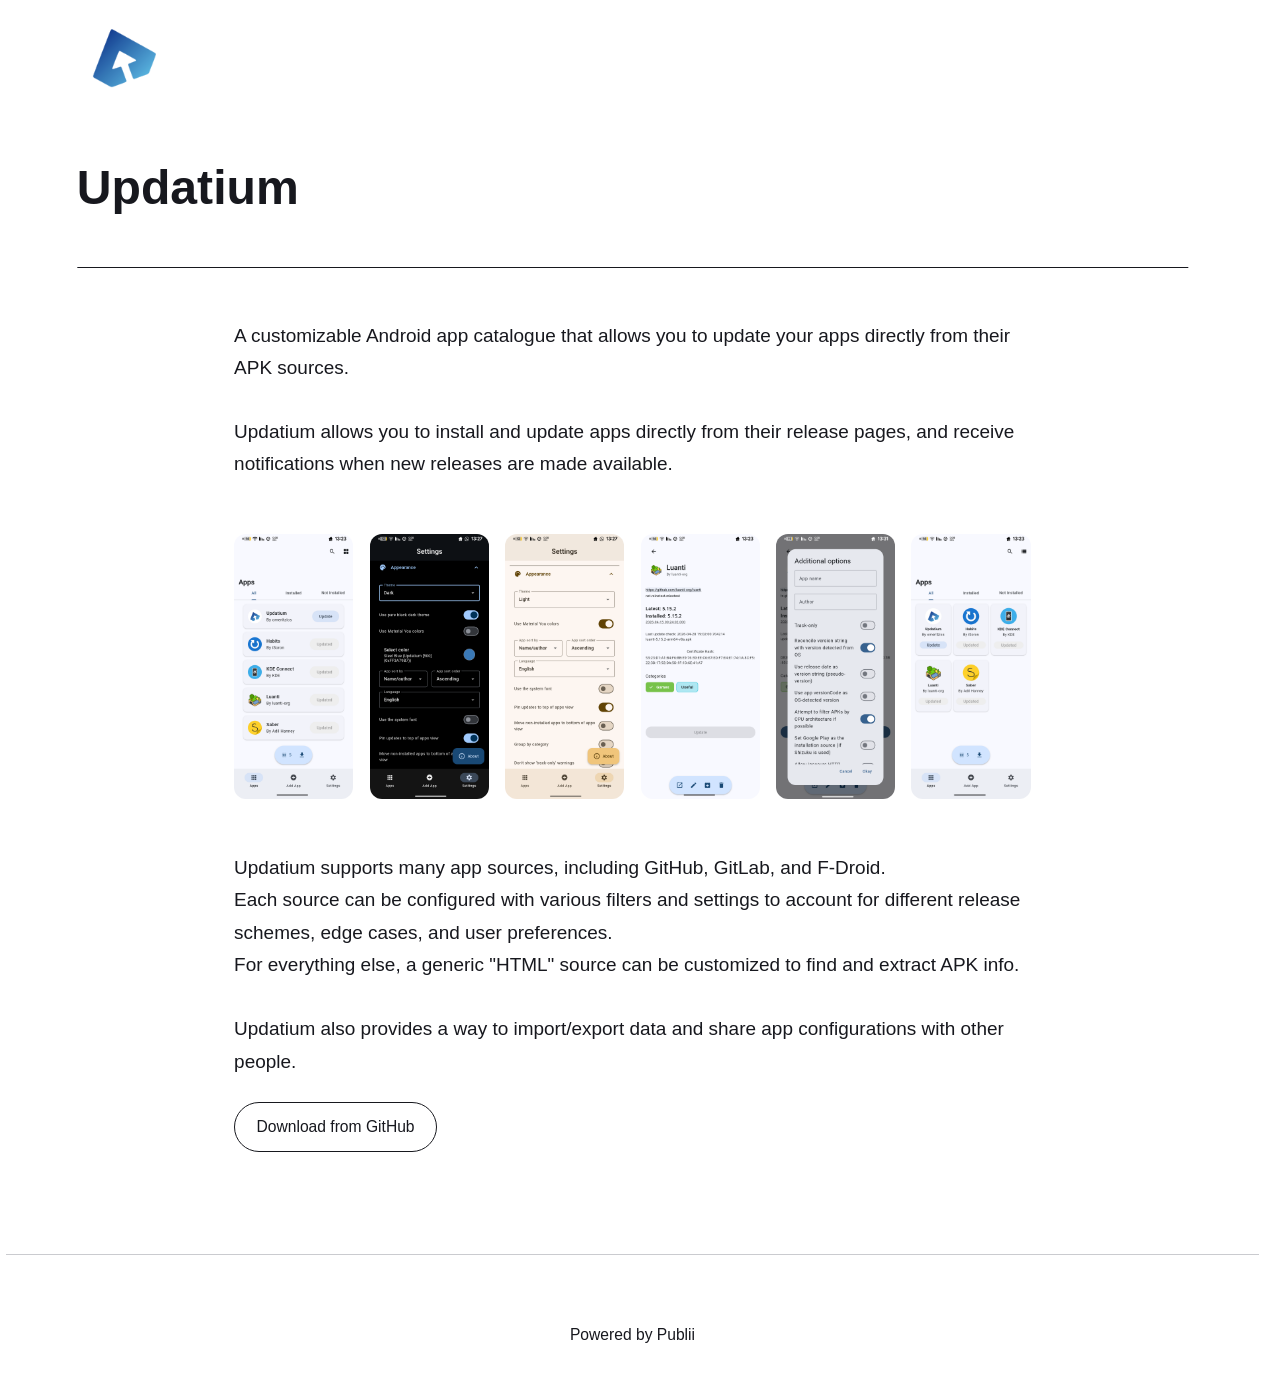
==== commit 4c7a12f8: "Updated from Publii" ====
--- a/index.html
+++ b/index.html
@@ -1,6 +1,6 @@
-<!DOCTYPE html><html lang="en"><head><meta charset="utf-8"><meta http-equiv="X-UA-Compatible" content="IE=edge"><meta name="viewport" content="width=device-width,initial-scale=1"><title>Updatium</title><meta name="description" content="A customizable Android app catalogue that allows you to update your apps directly from their APK sources.&nbsp; Updatium allows you to install and update apps directly from their release pages, and receive notifications when new releases are made available. Updatium supports many app sources, including&hellip;"><meta name="generator" content="Publii Open-Source CMS for Static Site"><link rel="canonical" href="https://omeritzics.github.io/updatium-website/"><link rel="alternate" type="application/atom+xml" href="https://omeritzics.github.io/updatium-website/feed.xml" title="Updatium - RSS"><link rel="alternate" type="application/json" href="https://omeritzics.github.io/updatium-website/feed.json" title="Updatium - JSON"><meta property="og:title" content="Updatium"><meta property="og:site_name" content="Updatium"><meta property="og:description" content="A customizable Android app catalogue that allows you to update your apps directly from their APK sources.&nbsp; Updatium allows you to install and update apps directly from their release pages, and receive notifications when new releases are made available. Updatium supports many app sources, including&hellip;"><meta property="og:url" content="https://omeritzics.github.io/updatium-website/"><meta property="og:type" content="article"><link rel="stylesheet" href="https://omeritzics.github.io/updatium-website/assets/css/style.css?v=e003058e14ee3632f570e754dc571fcd"><script type="application/ld+json">{"@context":"http://schema.org","@type":"Article","mainEntityOfPage":{"@type":"WebPage","@id":"https://omeritzics.github.io/updatium-website/index.html"},"headline":"Updatium","datePublished":"2026-05-20T08:31+03:00","dateModified":"2026-05-20T08:56+03:00","description":"A customizable Android app catalogue that allows you to update your apps directly from their APK sources.&nbsp; Updatium allows you to install and update apps directly from their release pages, and receive notifications when new releases are made available. Updatium supports many app sources, including&hellip;","author":{"@type":"Person","name":"Omer I.S.","url":"https://omeritzics.github.io/updatium-website/authors/omer-is/"},"publisher":{"@type":"Organization","name":"Omer I.S."}}</script><noscript><style>img[loading] {
+<!DOCTYPE html><html lang="en"><head><meta charset="utf-8"><meta http-equiv="X-UA-Compatible" content="IE=edge"><meta name="viewport" content="width=device-width,initial-scale=1"><title>Updatium - Updatium</title><meta name="description" content="A customizable Android app catalogue that allows you to update your apps directly from their APK sources.&nbsp; Updatium allows you to install and update apps directly from their release pages, and receive notifications when new releases are made available. Updatium supports many app sources, including&hellip;"><meta name="generator" content="Publii Open-Source CMS for Static Site"><link rel="canonical" href="https://omeritzics.github.io/updatium-website/"><link rel="alternate" type="application/atom+xml" href="https://omeritzics.github.io/updatium-website/feed.xml" title="Updatium - RSS"><link rel="alternate" type="application/json" href="https://omeritzics.github.io/updatium-website/feed.json" title="Updatium - JSON"><meta property="og:title" content="Updatium"><meta property="og:image" content="https://omeritzics.github.io/updatium-website/media/website/icon.png"><meta property="og:image:width" content="128"><meta property="og:image:height" content="128"><meta property="og:site_name" content="Updatium"><meta property="og:description" content="A customizable Android app catalogue that allows you to update your apps directly from their APK sources.&nbsp; Updatium allows you to install and update apps directly from their release pages, and receive notifications when new releases are made available. Updatium supports many app sources, including&hellip;"><meta property="og:url" content="https://omeritzics.github.io/updatium-website/"><meta property="og:type" content="article"><link rel="shortcut icon" href="https://omeritzics.github.io/updatium-website/media/website/icon_small.png" type="image/png"><link rel="stylesheet" href="https://omeritzics.github.io/updatium-website/assets/css/style.css?v=e003058e14ee3632f570e754dc571fcd"><script type="application/ld+json">{"@context":"http://schema.org","@type":"Article","mainEntityOfPage":{"@type":"WebPage","@id":"https://omeritzics.github.io/updatium-website/index.html"},"headline":"Updatium","datePublished":"2026-05-20T08:31+03:00","dateModified":"2026-05-20T08:56+03:00","image":{"@type":"ImageObject","url":"https://omeritzics.github.io/updatium-website/media/website/icon.png","height":128,"width":128},"description":"A customizable Android app catalogue that allows you to update your apps directly from their APK sources.&nbsp; Updatium allows you to install and update apps directly from their release pages, and receive notifications when new releases are made available. Updatium supports many app sources, including&hellip;","author":{"@type":"Person","name":"Omer I.S.","url":"https://omeritzics.github.io/updatium-website/authors/omer-is/"},"publisher":{"@type":"Organization","name":"Omer I.S.","logo":{"@type":"ImageObject","url":"https://omeritzics.github.io/updatium-website/media/website/icon.png","height":128,"width":128}}}</script><noscript><style>img[loading] {
                     opacity: 1;
-                }</style></noscript></head><body class="page-template"><header class="top js-header"><a class="logo" href="https://omeritzics.github.io/updatium-website/index.html">Updatium</a></header><div class="entry-wrapper content__entry"><p>Updatium is a customizable Android app catalogue that allows you to update your apps directly from their APK sources.&nbsp;<br><br>Updatium allows you to install and update apps directly from their release pages, and receive notifications when new releases are made available.</p><div class="gallery-wrapper"><div class="gallery" data-columns="6"><figure class="gallery__item"><a href="https://omeritzics.github.io/updatium-website/media/posts/1/gallery/1.apps.png" data-size="1080x2400"><img loading="lazy" src="https://omeritzics.github.io/updatium-website/media/posts/1/gallery/1.apps-thumbnail.png" height="1600" width="720" alt=""></a></figure><figure class="gallery__item"><a href="https://omeritzics.github.io/updatium-website/media/posts/1/gallery/2.dark_theme.png" data-size="1080x2400"><img loading="lazy" src="https://omeritzics.github.io/updatium-website/media/posts/1/gallery/2.dark_theme-thumbnail.png" height="1600" width="720" alt=""></a></figure><figure class="gallery__item"><a href="https://omeritzics.github.io/updatium-website/media/posts/1/gallery/3.material_you.png" data-size="1080x2400"><img loading="lazy" src="https://omeritzics.github.io/updatium-website/media/posts/1/gallery/3.material_you-thumbnail.png" height="1600" width="720" alt=""></a></figure><figure class="gallery__item"><a href="https://omeritzics.github.io/updatium-website/media/posts/1/gallery/4.app.png" data-size="1080x2400"><img loading="lazy" src="https://omeritzics.github.io/updatium-website/media/posts/1/gallery/4.app-thumbnail.png" height="1600" width="720" alt=""></a></figure><figure class="gallery__item"><a href="https://omeritzics.github.io/updatium-website/media/posts/1/gallery/5.app_opts.png" data-size="1080x2400"><img loading="lazy" src="https://omeritzics.github.io/updatium-website/media/posts/1/gallery/5.app_opts-thumbnail.png" height="1600" width="720" alt=""></a></figure><figure class="gallery__item"><a href="https://omeritzics.github.io/updatium-website/media/posts/1/gallery/6.grid_view.png" data-size="1080x2400"><img loading="lazy" src="https://omeritzics.github.io/updatium-website/media/posts/1/gallery/6.grid_view-thumbnail.png" height="1600" width="720" alt=""></a></figure></div></div><p>Updatium supports many app sources, including GitHub, GitLab, and F-Droid.<br>Each source can be configured with various filters and settings to account for different release schemes, edge cases, and user preferences.<br>For everything else, a generic "HTML" source can be customized to find and extract APK info.<br><br>Updatium also provides a way to import/export data and share app configurations with other people.</p><p></p><div><div class="container mt-5 mb-3"><div class="d-flex justify-content-center justify-content-md-start"><div id="downloadDiv" class="btn-group ml-2" role="group" aria-label="Download buttons"><a type="button" href="https://github.com/omeritzics/Updatium/releases/latest" target="_blank">Download from GitHub</a></div></div></div></div><p></p></div></article></main><footer class="footer"><div class="wrapper"><div class="footer__copyright"><p>Powered by Publii</p></div><button id="backToTop" class="footer__bttop" aria-label="Back to top" title="Back to top"><svg width="20" height="20"><use xlink:href="https://omeritzics.github.io/updatium-website/assets/svg/svg-map.svg#toparrow"/></svg></button></div></footer><script defer="defer" src="https://omeritzics.github.io/updatium-website/assets/js/scripts.min.js?v=dafec4f87fead6718cb125f0b0fc8441"></script><script>window.publiiThemeMenuConfig={mobileMenuMode:'sidebar',animationSpeed:300,submenuWidth: 'auto',doubleClickTime:500,mobileMenuExpandableSubmenus:true,relatedContainerForOverlayMenuSelector:'.top'};</script><script>var images = document.querySelectorAll('img[loading]');
+                }</style></noscript></head><body class="page-template"><header class="top js-header"><a class="logo" href="https://omeritzics.github.io/updatium-website/index.html"><img src="https://omeritzics.github.io/updatium-website/media/website/icon.png" alt="Updatium" width="128" height="128"></a></header><main class="page"><article class="content"><div class="hero hero--noimage"><header class="hero__content"><div class="wrapper"><h1>Updatium</h1></div></header></div><div class="entry-wrapper content__entry"><p>A customizable Android app catalogue that allows you to update your apps directly from their APK sources.&nbsp;<br><br>Updatium allows you to install and update apps directly from their release pages, and receive notifications when new releases are made available.</p><div class="gallery-wrapper"><div class="gallery" data-columns="6"><figure class="gallery__item"><a href="https://omeritzics.github.io/updatium-website/media/posts/1/gallery/1.apps.png" data-size="1080x2400"><img loading="lazy" src="https://omeritzics.github.io/updatium-website/media/posts/1/gallery/1.apps-thumbnail.png" height="1600" width="720" alt=""></a></figure><figure class="gallery__item"><a href="https://omeritzics.github.io/updatium-website/media/posts/1/gallery/2.dark_theme.png" data-size="1080x2400"><img loading="lazy" src="https://omeritzics.github.io/updatium-website/media/posts/1/gallery/2.dark_theme-thumbnail.png" height="1600" width="720" alt=""></a></figure><figure class="gallery__item"><a href="https://omeritzics.github.io/updatium-website/media/posts/1/gallery/3.material_you.png" data-size="1080x2400"><img loading="lazy" src="https://omeritzics.github.io/updatium-website/media/posts/1/gallery/3.material_you-thumbnail.png" height="1600" width="720" alt=""></a></figure><figure class="gallery__item"><a href="https://omeritzics.github.io/updatium-website/media/posts/1/gallery/4.app.png" data-size="1080x2400"><img loading="lazy" src="https://omeritzics.github.io/updatium-website/media/posts/1/gallery/4.app-thumbnail.png" height="1600" width="720" alt=""></a></figure><figure class="gallery__item"><a href="https://omeritzics.github.io/updatium-website/media/posts/1/gallery/5.app_opts.png" data-size="1080x2400"><img loading="lazy" src="https://omeritzics.github.io/updatium-website/media/posts/1/gallery/5.app_opts-thumbnail.png" height="1600" width="720" alt=""></a></figure><figure class="gallery__item"><a href="https://omeritzics.github.io/updatium-website/media/posts/1/gallery/6.grid_view.png" data-size="1080x2400"><img loading="lazy" src="https://omeritzics.github.io/updatium-website/media/posts/1/gallery/6.grid_view-thumbnail.png" height="1600" width="720" alt=""></a></figure></div></div><p>Updatium supports many app sources, including GitHub, GitLab, and F-Droid.<br>Each source can be configured with various filters and settings to account for different release schemes, edge cases, and user preferences.<br>For everything else, a generic "HTML" source can be customized to find and extract APK info.<br><br>Updatium also provides a way to import/export data and share app configurations with other people.</p><p></p><div><div class="container mt-5 mb-3"><div class="d-flex justify-content-center justify-content-md-start"><div id="downloadDiv" class="btn-group ml-2" role="group" aria-label="Download buttons"><a type="button" href="https://github.com/omeritzics/Updatium/releases/latest" target="_blank">Download from GitHub</a></div></div></div></div><p></p></div></article></main><footer class="footer"><div class="wrapper"><div class="footer__copyright"><p>Powered by Publii</p></div><button id="backToTop" class="footer__bttop" aria-label="Back to top" title="Back to top"><svg width="20" height="20"><use xlink:href="https://omeritzics.github.io/updatium-website/assets/svg/svg-map.svg#toparrow"/></svg></button></div></footer><script defer="defer" src="https://omeritzics.github.io/updatium-website/assets/js/scripts.min.js?v=dafec4f87fead6718cb125f0b0fc8441"></script><script>window.publiiThemeMenuConfig={mobileMenuMode:'sidebar',animationSpeed:300,submenuWidth: 'auto',doubleClickTime:500,mobileMenuExpandableSubmenus:true,relatedContainerForOverlayMenuSelector:'.top'};</script><script>var images = document.querySelectorAll('img[loading]');
         for (var i = 0; i < images.length; i++) {
             if (images[i].complete) {
                 images[i].classList.add('is-loaded');
@@ -9,4 +9,4 @@
                     this.classList.add('is-loaded');
                 }, false);
             }
-        }</script></body></html>
+        }</script></body></html>
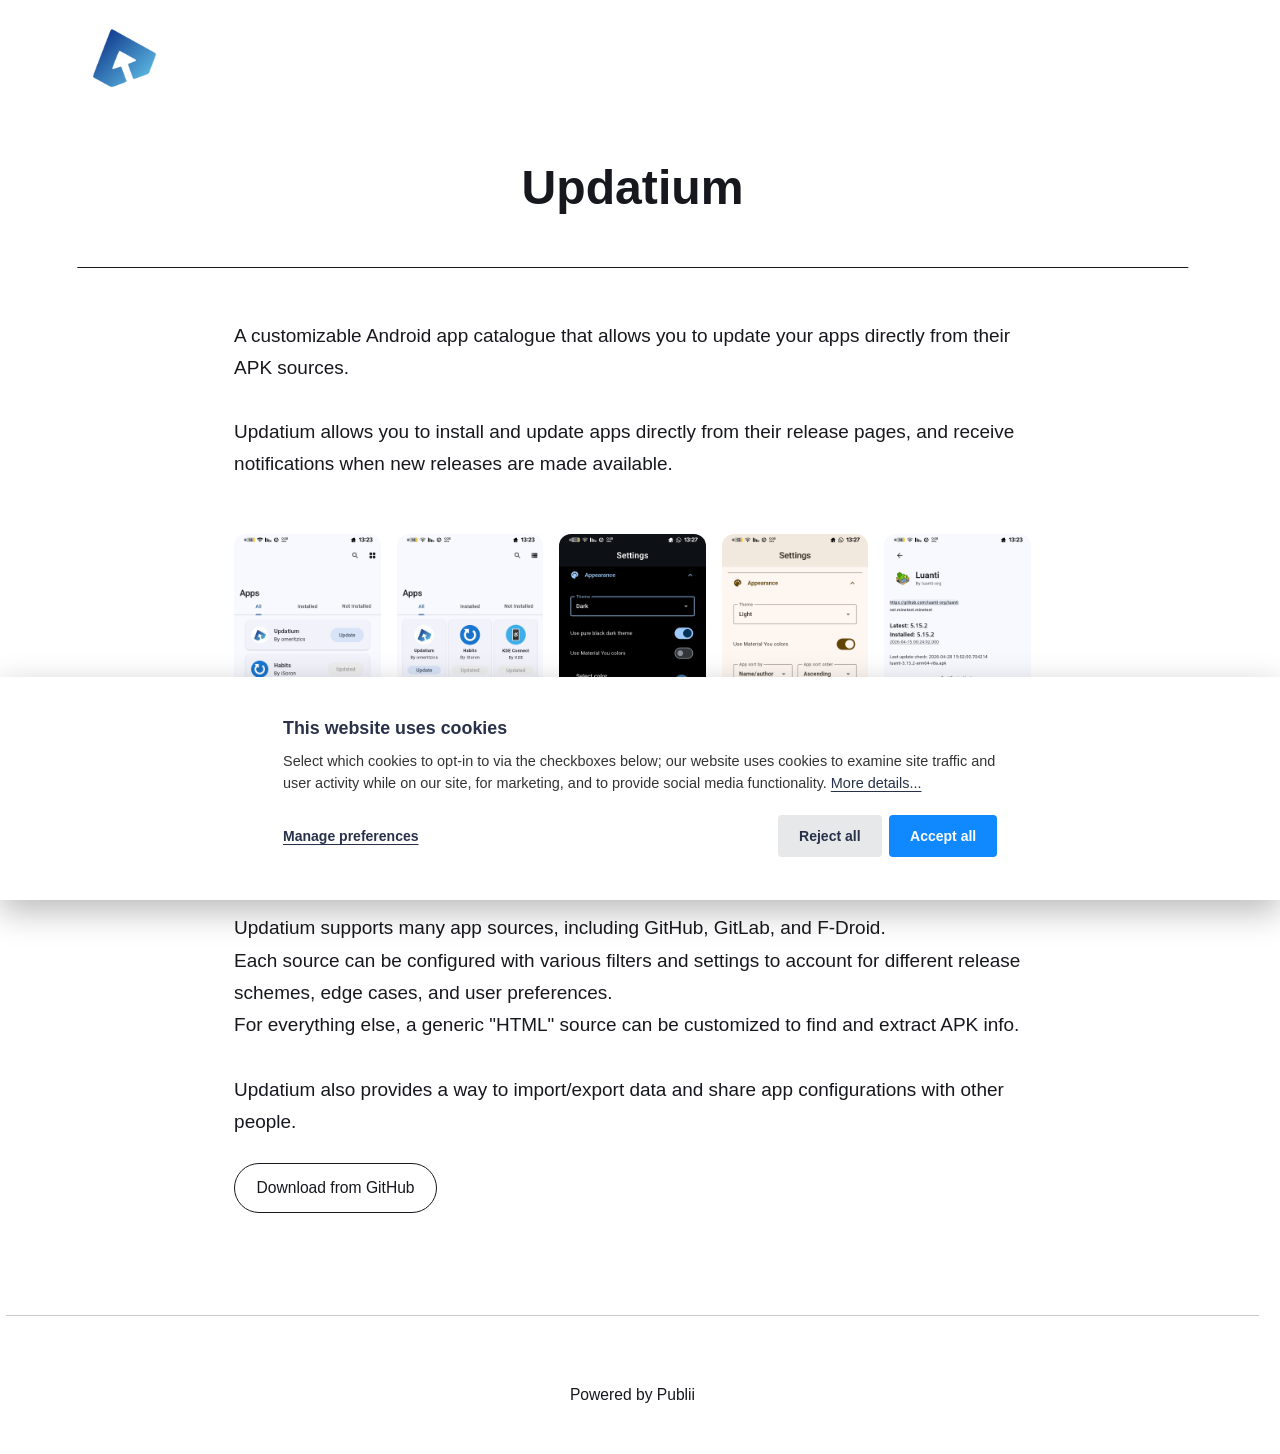
==== commit ff7b07f1: "Updated from Publii" ====
--- a/index.html
+++ b/index.html
@@ -1,6 +1,6 @@
-<!DOCTYPE html><html lang="en"><head><meta charset="utf-8"><meta http-equiv="X-UA-Compatible" content="IE=edge"><meta name="viewport" content="width=device-width,initial-scale=1"><title>Updatium - Updatium</title><meta name="description" content="A customizable Android app catalogue that allows you to update your apps directly from their APK sources.&nbsp; Updatium allows you to install and update apps directly from their release pages, and receive notifications when new releases are made available. Updatium supports many app sources, including&hellip;"><meta name="generator" content="Publii Open-Source CMS for Static Site"><link rel="canonical" href="https://omeritzics.github.io/updatium-website/"><link rel="alternate" type="application/atom+xml" href="https://omeritzics.github.io/updatium-website/feed.xml" title="Updatium - RSS"><link rel="alternate" type="application/json" href="https://omeritzics.github.io/updatium-website/feed.json" title="Updatium - JSON"><meta property="og:title" content="Updatium"><meta property="og:image" content="https://omeritzics.github.io/updatium-website/media/website/icon.png"><meta property="og:image:width" content="128"><meta property="og:image:height" content="128"><meta property="og:site_name" content="Updatium"><meta property="og:description" content="A customizable Android app catalogue that allows you to update your apps directly from their APK sources.&nbsp; Updatium allows you to install and update apps directly from their release pages, and receive notifications when new releases are made available. Updatium supports many app sources, including&hellip;"><meta property="og:url" content="https://omeritzics.github.io/updatium-website/"><meta property="og:type" content="article"><link rel="shortcut icon" href="https://omeritzics.github.io/updatium-website/media/website/icon_small.png" type="image/png"><link rel="stylesheet" href="https://omeritzics.github.io/updatium-website/assets/css/style.css?v=e003058e14ee3632f570e754dc571fcd"><script type="application/ld+json">{"@context":"http://schema.org","@type":"Article","mainEntityOfPage":{"@type":"WebPage","@id":"https://omeritzics.github.io/updatium-website/index.html"},"headline":"Updatium","datePublished":"2026-05-20T08:31+03:00","dateModified":"2026-05-20T08:56+03:00","image":{"@type":"ImageObject","url":"https://omeritzics.github.io/updatium-website/media/website/icon.png","height":128,"width":128},"description":"A customizable Android app catalogue that allows you to update your apps directly from their APK sources.&nbsp; Updatium allows you to install and update apps directly from their release pages, and receive notifications when new releases are made available. Updatium supports many app sources, including&hellip;","author":{"@type":"Person","name":"Omer I.S.","url":"https://omeritzics.github.io/updatium-website/authors/omer-is/"},"publisher":{"@type":"Organization","name":"Omer I.S.","logo":{"@type":"ImageObject","url":"https://omeritzics.github.io/updatium-website/media/website/icon.png","height":128,"width":128}}}</script><noscript><style>img[loading] {
+<!DOCTYPE html><html lang="en"><head><meta charset="utf-8"><meta http-equiv="X-UA-Compatible" content="IE=edge"><meta name="viewport" content="width=device-width,initial-scale=1"><title>Updatium - Updatium</title><meta name="description" content="A customizable Android app catalogue that allows you to update your apps directly from their APK sources.&nbsp; Updatium allows you to install and update apps directly from their release pages, and receive notifications when new releases are made available. Updatium supports many app sources, including&hellip;"><meta name="generator" content="Publii Open-Source CMS for Static Site"><link rel="canonical" href="https://omeritzics.github.io/updatium-website/"><link rel="alternate" type="application/atom+xml" href="https://omeritzics.github.io/updatium-website/feed.xml" title="Updatium - RSS"><link rel="alternate" type="application/json" href="https://omeritzics.github.io/updatium-website/feed.json" title="Updatium - JSON"><link rel="shortcut icon" href="https://omeritzics.github.io/updatium-website/media/website/icon_small.png" type="image/png"><link rel="stylesheet" href="https://omeritzics.github.io/updatium-website/assets/css/style.css?v=7d95b5372dcd646c25913a40a96a5152"><script type="application/ld+json">{"@context":"http://schema.org","@type":"Article","mainEntityOfPage":{"@type":"WebPage","@id":"https://omeritzics.github.io/updatium-website/index.html"},"headline":"Updatium","datePublished":"2026-05-20T08:31+03:00","dateModified":"2026-05-20T09:46+03:00","image":{"@type":"ImageObject","url":"https://omeritzics.github.io/updatium-website/media/website/icon.png","height":128,"width":128},"description":"A customizable Android app catalogue that allows you to update your apps directly from their APK sources.&nbsp; Updatium allows you to install and update apps directly from their release pages, and receive notifications when new releases are made available. Updatium supports many app sources, including&hellip;","author":{"@type":"Person","name":"Omer I.S.","url":"https://omeritzics.github.io/updatium-website/authors/omer-is/"},"publisher":{"@type":"Organization","name":"Omer I.S.","logo":{"@type":"ImageObject","url":"https://omeritzics.github.io/updatium-website/media/website/icon.png","height":128,"width":128}}}</script><noscript><style>img[loading] {
                     opacity: 1;
-                }</style></noscript></head><body class="page-template"><header class="top js-header"><a class="logo" href="https://omeritzics.github.io/updatium-website/index.html"><img src="https://omeritzics.github.io/updatium-website/media/website/icon.png" alt="Updatium" width="128" height="128"></a></header><main class="page"><article class="content"><div class="hero hero--noimage"><header class="hero__content"><div class="wrapper"><h1>Updatium</h1></div></header></div><div class="entry-wrapper content__entry"><p>A customizable Android app catalogue that allows you to update your apps directly from their APK sources.&nbsp;<br><br>Updatium allows you to install and update apps directly from their release pages, and receive notifications when new releases are made available.</p><div class="gallery-wrapper"><div class="gallery" data-columns="6"><figure class="gallery__item"><a href="https://omeritzics.github.io/updatium-website/media/posts/1/gallery/1.apps.png" data-size="1080x2400"><img loading="lazy" src="https://omeritzics.github.io/updatium-website/media/posts/1/gallery/1.apps-thumbnail.png" height="1600" width="720" alt=""></a></figure><figure class="gallery__item"><a href="https://omeritzics.github.io/updatium-website/media/posts/1/gallery/2.dark_theme.png" data-size="1080x2400"><img loading="lazy" src="https://omeritzics.github.io/updatium-website/media/posts/1/gallery/2.dark_theme-thumbnail.png" height="1600" width="720" alt=""></a></figure><figure class="gallery__item"><a href="https://omeritzics.github.io/updatium-website/media/posts/1/gallery/3.material_you.png" data-size="1080x2400"><img loading="lazy" src="https://omeritzics.github.io/updatium-website/media/posts/1/gallery/3.material_you-thumbnail.png" height="1600" width="720" alt=""></a></figure><figure class="gallery__item"><a href="https://omeritzics.github.io/updatium-website/media/posts/1/gallery/4.app.png" data-size="1080x2400"><img loading="lazy" src="https://omeritzics.github.io/updatium-website/media/posts/1/gallery/4.app-thumbnail.png" height="1600" width="720" alt=""></a></figure><figure class="gallery__item"><a href="https://omeritzics.github.io/updatium-website/media/posts/1/gallery/5.app_opts.png" data-size="1080x2400"><img loading="lazy" src="https://omeritzics.github.io/updatium-website/media/posts/1/gallery/5.app_opts-thumbnail.png" height="1600" width="720" alt=""></a></figure><figure class="gallery__item"><a href="https://omeritzics.github.io/updatium-website/media/posts/1/gallery/6.grid_view.png" data-size="1080x2400"><img loading="lazy" src="https://omeritzics.github.io/updatium-website/media/posts/1/gallery/6.grid_view-thumbnail.png" height="1600" width="720" alt=""></a></figure></div></div><p>Updatium supports many app sources, including GitHub, GitLab, and F-Droid.<br>Each source can be configured with various filters and settings to account for different release schemes, edge cases, and user preferences.<br>For everything else, a generic "HTML" source can be customized to find and extract APK info.<br><br>Updatium also provides a way to import/export data and share app configurations with other people.</p><p></p><div><div class="container mt-5 mb-3"><div class="d-flex justify-content-center justify-content-md-start"><div id="downloadDiv" class="btn-group ml-2" role="group" aria-label="Download buttons"><a type="button" href="https://github.com/omeritzics/Updatium/releases/latest" target="_blank">Download from GitHub</a></div></div></div></div><p></p></div></article></main><footer class="footer"><div class="wrapper"><div class="footer__copyright"><p>Powered by Publii</p></div><button id="backToTop" class="footer__bttop" aria-label="Back to top" title="Back to top"><svg width="20" height="20"><use xlink:href="https://omeritzics.github.io/updatium-website/assets/svg/svg-map.svg#toparrow"/></svg></button></div></footer><script defer="defer" src="https://omeritzics.github.io/updatium-website/assets/js/scripts.min.js?v=dafec4f87fead6718cb125f0b0fc8441"></script><script>window.publiiThemeMenuConfig={mobileMenuMode:'sidebar',animationSpeed:300,submenuWidth: 'auto',doubleClickTime:500,mobileMenuExpandableSubmenus:true,relatedContainerForOverlayMenuSelector:'.top'};</script><script>var images = document.querySelectorAll('img[loading]');
+                }</style></noscript></head><body class="page-template"><header class="top js-header"><a class="logo" href="https://omeritzics.github.io/updatium-website/index.html"><img src="https://omeritzics.github.io/updatium-website/media/website/icon.png" alt="Updatium" width="128" height="128"></a></header><main class="page"><article class="content"><div class="hero hero--noimage"><header class="hero__content hero__content--centered"><div class="wrapper"><h1>Updatium</h1></div></header></div><div class="entry-wrapper content__entry"><p>A customizable Android app catalogue that allows you to update your apps directly from their APK sources.&nbsp;<br><br>Updatium allows you to install and update apps directly from their release pages, and receive notifications when new releases are made available.</p><div class="gallery-wrapper"><div class="gallery" data-columns="5"><figure class="gallery__item"><a href="https://omeritzics.github.io/updatium-website/media/posts/1/gallery/1.apps.png" data-size="1080x2400"><img loading="lazy" src="https://omeritzics.github.io/updatium-website/media/posts/1/gallery/1.apps-thumbnail.png" height="1600" width="720" alt=""></a></figure><figure class="gallery__item"><a href="https://omeritzics.github.io/updatium-website/media/posts/1/gallery/6.grid_view.png" data-size="1080x2400"><img loading="lazy" src="https://omeritzics.github.io/updatium-website/media/posts/1/gallery/6.grid_view-thumbnail.png" height="1600" width="720" alt=""></a></figure><figure class="gallery__item"><a href="https://omeritzics.github.io/updatium-website/media/posts/1/gallery/2.dark_theme.png" data-size="1080x2400"><img loading="lazy" src="https://omeritzics.github.io/updatium-website/media/posts/1/gallery/2.dark_theme-thumbnail.png" height="1600" width="720" alt=""></a></figure><figure class="gallery__item"><a href="https://omeritzics.github.io/updatium-website/media/posts/1/gallery/3.material_you.png" data-size="1080x2400"><img loading="lazy" src="https://omeritzics.github.io/updatium-website/media/posts/1/gallery/3.material_you-thumbnail.png" height="1600" width="720" alt=""></a></figure><figure class="gallery__item"><a href="https://omeritzics.github.io/updatium-website/media/posts/1/gallery/4.app.png" data-size="1080x2400"><img loading="lazy" src="https://omeritzics.github.io/updatium-website/media/posts/1/gallery/4.app-thumbnail.png" height="1600" width="720" alt=""></a></figure></div></div><p>Updatium supports many app sources, including GitHub, GitLab, and F-Droid.<br>Each source can be configured with various filters and settings to account for different release schemes, edge cases, and user preferences.<br>For everything else, a generic "HTML" source can be customized to find and extract APK info.<br><br>Updatium also provides a way to import/export data and share app configurations with other people.</p><p></p><div><div class="container mt-5 mb-3"><div class="d-flex justify-content-center justify-content-md-start"><div id="downloadDiv" class="btn-group ml-2" role="group" aria-label="Download buttons"><a type="button" href="https://github.com/omeritzics/Updatium/releases/latest" target="_blank">Download from GitHub</a></div></div></div></div><p></p></div></article></main><footer class="footer"><div class="wrapper"><div class="footer__copyright"><p>Powered by Publii</p></div><button id="backToTop" class="footer__bttop" aria-label="Back to top" title="Back to top"><svg width="20" height="20"><use xlink:href="https://omeritzics.github.io/updatium-website/assets/svg/svg-map.svg#toparrow"/></svg></button></div></footer><script defer="defer" src="https://omeritzics.github.io/updatium-website/assets/js/scripts.min.js?v=dafec4f87fead6718cb125f0b0fc8441"></script><script>window.publiiThemeMenuConfig={mobileMenuMode:'sidebar',animationSpeed:300,submenuWidth: 'auto',doubleClickTime:500,mobileMenuExpandableSubmenus:true,relatedContainerForOverlayMenuSelector:'.top'};</script><script>var images = document.querySelectorAll('img[loading]');
         for (var i = 0; i < images.length; i++) {
             if (images[i].complete) {
                 images[i].classList.add('is-loaded');
@@ -9,4 +9,604 @@
                     this.classList.add('is-loaded');
                 }, false);
             }
-        }</script></body></html>+        }</script><div class="pcb" data-behaviour="badge" data-behaviour-link="#cookie-settings" data-revision="1" data-config-ttl="90" data-debug-mode="false"><div role="dialog" aria-modal="true" aria-hidden="true" aria-labelledby="pcb-title" aria-describedby="pcb-txt" class="pcb__banner pcb__banner--bar"><div class="pcb__inner"><div id="pcb-title" role="heading" aria-level="2" class="pcb__title">This website uses cookies</div><div id="pcb-txt" class="pcb__txt">Select which cookies to opt-in to via the checkboxes below; our website uses cookies to examine site traffic and user activity while on our site, for marketing, and to provide social media functionality. <a href="#not-specified">More details...</a></div><div class="pcb__buttons"><button type="button" class="pcb__btn pcb__btn--link pcb__btn--configure" aria-haspopup="dialog">Manage preferences</button> <button type="button" class="pcb__btn pcb__btn--reject">Reject all</button> <button type="button" class="pcb__btn pcb__btn--solid pcb__btn--accept">Accept all</button></div></div></div><div class="pcb__popup" role="dialog" aria-modal="true" aria-hidden="true" aria-labelledby="pcb-popup-title"><div class="pcb__popup__wrapper"><div class="pcb__inner pcb__popup__inner"><div class="pcb__popup__heading"><div id="pcb-popup-title" role="heading" aria-level="2" class="pcb__title">Cookie settings</div><button class="pcb__popup__close" aria-label="Close"></button></div><div class="pcb__popup__content"><div class="pcb__txt pcb__popup__txt">We use cookies to enhance your browsing experience, serve personalized ads or content, and analyze our traffic. By clicking "Accept All", you consent to our use of cookies. <a href="#not-specified">More details...</a></div><ul class="pcb__groups"><li class="pcb__group"><details><summary class="pcb__group__title no-desc">Required</summary></details><div class="pcb__popup__switch is-checked"><input type="checkbox" data-group-name="" id="pcb-group-0" checked="checked"> <label for="pcb-group-0">Required</label></div></li></ul></div><div class="pcb__buttons pcb__popup__buttons"><button type="button" class="pcb__btn pcb__btn--solid pcb__btn--accept">Accept all</button> <button type="button" class="pcb__btn pcb__btn--reject">Reject all</button> <button type="button" class="pcb__btn pcb__btn--save">Save settings</button></div></div></div></div><div class="pcb__overlay" aria-hidden="true"></div><button class="pcb__badge" aria-label="Cookie Policy" aria-hidden="true"><svg xmlns="http://www.w3.org/2000/svg" aria-hidden="true" focusable="false" width="40" height="40" viewBox="0 0 23 23" fill="currentColor"><path d="M21.41 12.71c-.08-.01-.15 0-.22 0h-.03c-.03 0-.05 0-.08.01-.07 0-.13.01-.19.04-.52.21-1.44.19-2.02-.22-.44-.31-.65-.83-.62-1.53a.758.758 0 0 0-.27-.61.73.73 0 0 0-.65-.14c-1.98.51-3.49.23-4.26-.78-.82-1.08-.73-2.89.24-4.49.14-.23.14-.52 0-.75a.756.756 0 0 0-.67-.36c-.64.03-1.11-.1-1.31-.35-.19-.26-.13-.71-.01-1.29.04-.18.06-.38.03-.59-.05-.4-.4-.7-.81-.66C5.1 1.54 1 6.04 1 11.48 1 17.28 5.75 22 11.6 22c5.02 0 9.39-3.54 10.39-8.42.08-.4-.18-.78-.58-.87Zm-9.81 7.82c-5.03 0-9.12-4.06-9.12-9.06 0-4.34 3.05-8 7.25-8.86-.08.7.05 1.33.42 1.81.24.32.66.67 1.38.84-.76 1.86-.65 3.78.36 5.11.61.81 2.03 2 4.95 1.51.18.96.71 1.54 1.18 1.87.62.43 1.38.62 2.1.62.05 0 .09 0 .13-.01-1.23 3.64-4.7 6.18-8.64 6.18ZM13 17c0 .55-.45 1-1 1s-1-.45-1-1 .45-1 1-1 1 .45 1 1Zm5.29-12.3a.99.99 0 0 1-.29-.71c0-.55.45-.99 1-.99a1 1 0 0 1 .71.3c.19.19.29.44.29.71 0 .55-.45.99-1 .99a1 1 0 0 1-.71-.3ZM9 13.5c0 .83-.67 1.5-1.5 1.5S6 14.33 6 13.5 6.67 12 7.5 12s1.5.67 1.5 1.5Zm3.25.81a.744.744 0 0 1-.06-1.05c.28-.32.75-.34 1.05-.06.31.28.33.75.05 1.06-.15.16-.35.25-.56.25-.18 0-.36-.06-.5-.19ZM8.68 7.26c.41.37.44 1 .07 1.41-.2.22-.47.33-.75.33a.96.96 0 0 1-.67-.26c-.41-.37-.44-1-.07-1.41.37-.42 1-.45 1.41-.08Zm11.48 1.88c.18-.19.52-.19.7 0 .05.04.09.1.11.16.03.06.04.12.04.19 0 .13-.05.26-.15.35-.09.1-.22.15-.35.15s-.26-.05-.35-.15a.355.355 0 0 1-.11-.16.433.433 0 0 1-.04-.19c0-.13.05-.26.15-.35Zm-4.93-1.86a.75.75 0 1 1 1.059-1.06.75.75 0 0 1-1.059 1.06Z"/></svg></button></div><script>(function(win) {
+    if (!document.querySelector('.pcb')) {
+        return;
+    }
+
+    var cbConfig = {
+        behaviour: document.querySelector('.pcb').getAttribute('data-behaviour'),
+        behaviourLink: document.querySelector('.pcb').getAttribute('data-behaviour-link'),
+        revision: document.querySelector('.pcb').getAttribute('data-revision'),
+        configTTL: parseInt(document.querySelector('.pcb').getAttribute('data-config-ttl'), 10),
+        debugMode: document.querySelector('.pcb').getAttribute('data-debug-mode') === 'true',
+        initialState: null,
+        initialLsState: null,
+        previouslyAccepted: []
+    };
+
+    var cbUI = {
+        wrapper: document.querySelector('.pcb'),
+        banner: {
+            element: null,
+            btnAccept: null,
+            btnReject: null,
+            btnConfigure: null
+        },
+        popup: {
+            element: null,
+            btnClose: null,
+            btnSave: null,
+            btnAccept: null,
+            btnReject: null,
+            checkboxes: null,
+        },
+        overlay: null,
+        badge: null,
+        blockedScripts: document.querySelectorAll('script[type^="gdpr-blocker/"]'),
+        triggerLinks: cbConfig.behaviourLink ? document.querySelectorAll('a[href*="' + cbConfig.behaviourLink + '"]') : null
+    };
+
+    function initUI () {
+        // setup banner elements
+        cbUI.banner.element = cbUI.wrapper.querySelector('.pcb__banner');
+        cbUI.banner.btnAccept = cbUI.banner.element.querySelector('.pcb__btn--accept');
+        cbUI.banner.btnReject = cbUI.banner.element.querySelector('.pcb__btn--reject');
+        cbUI.banner.btnConfigure = cbUI.banner.element.querySelector('.pcb__btn--configure');
+
+        // setup popup elements
+        if (cbUI.wrapper.querySelector('.pcb__popup')) {
+            cbUI.popup.element = cbUI.wrapper.querySelector('.pcb__popup');
+            cbUI.popup.btnClose = cbUI.wrapper.querySelector('.pcb__popup__close');
+            cbUI.popup.btnSave = cbUI.popup.element.querySelector('.pcb__btn--save');
+            cbUI.popup.btnAccept = cbUI.popup.element.querySelector('.pcb__btn--accept');
+            cbUI.popup.btnReject = cbUI.popup.element.querySelector('.pcb__btn--reject');
+            cbUI.popup.checkboxes = cbUI.popup.element.querySelector('input[type="checkbox"]');
+            // setup overlay
+            cbUI.overlay = cbUI.wrapper.querySelector('.pcb__overlay');
+        }
+
+        cbUI.badge = cbUI.wrapper.querySelector('.pcb__badge');
+
+        if (cbConfig.behaviour.indexOf('link') > -1) {
+            for (var i = 0; i < cbUI.triggerLinks.length; i++) {
+                cbUI.triggerLinks[i].addEventListener('click', function(e) {
+                    e.preventDefault();
+                    showBannerOrPopup();
+                });
+            }
+        }
+    }
+
+    function initState () {
+        var lsKeyName = getConfigName();
+        var currentConfig = localStorage.getItem(lsKeyName);
+        var configIsFresh = checkIfConfigIsFresh();
+
+        if (!configIsFresh || currentConfig === null) {
+            if (cbConfig.debugMode) {
+                console.log('🍪 Config not found, or configuration expired');
+            }
+
+            if (window.publiiCBGCM) {
+                gtag('consent', 'default', {
+                    'ad_storage': window.publiiCBGCM.defaultState.ad_storage ? 'granted' : 'denied',
+                    'ad_personalization': window.publiiCBGCM.defaultState.ad_personalization ? 'granted' : 'denied',
+                    'ad_user_data': window.publiiCBGCM.defaultState.ad_user_data ? 'granted' : 'denied',
+                    'analytics_storage': window.publiiCBGCM.defaultState.analytics_storage ? 'granted' : 'denied',
+                    'personalization_storage': window.publiiCBGCM.defaultState.personalization_storage ? 'granted' : 'denied',
+                    'functionality_storage': window.publiiCBGCM.defaultState.functionality_storage ? 'granted' : 'denied',
+                    'security_storage': window.publiiCBGCM.defaultState.security_storage ? 'granted' : 'denied'
+                });  
+                
+                if (cbConfig.debugMode) {
+                    console.log('🍪 GCMv2 DEFAULT STATE: ' + JSON.stringify({
+                        'ad_storage': window.publiiCBGCM.defaultState.ad_storage ? 'granted' : 'denied',
+                        'ad_personalization': window.publiiCBGCM.defaultState.ad_personalization ? 'granted' : 'denied',
+                        'ad_user_data': window.publiiCBGCM.defaultState.ad_user_data ? 'granted' : 'denied',
+                        'analytics_storage': window.publiiCBGCM.defaultState.analytics_storage ? 'granted' : 'denied',
+                        'personalization_storage': window.publiiCBGCM.defaultState.personalization_storage ? 'granted' : 'denied',
+                        'functionality_storage': window.publiiCBGCM.defaultState.functionality_storage ? 'granted' : 'denied',
+                        'security_storage': window.publiiCBGCM.defaultState.security_storage ? 'granted' : 'denied'
+                    }));
+                }
+            }
+
+            showBanner();
+        } else if (typeof currentConfig === 'string') {
+            if (cbConfig.debugMode) {
+                console.log('🍪 Config founded');
+            }
+
+            cbConfig.initialLsState = currentConfig.split(',');
+
+            if (window.publiiCBGCM) {
+                gtag('consent', 'default', {
+                    'ad_storage': getDefaultConsentState(currentConfig, 'ad_storage'),
+                    'ad_personalization': getDefaultConsentState(currentConfig, 'ad_personalization'),
+                    'ad_user_data': getDefaultConsentState(currentConfig, 'ad_user_data'),
+                    'analytics_storage': getDefaultConsentState(currentConfig, 'analytics_storage'),
+                    'personalization_storage': getDefaultConsentState(currentConfig, 'personalization_storage'),
+                    'functionality_storage': getDefaultConsentState(currentConfig, 'functionality_storage'),
+                    'security_storage': getDefaultConsentState(currentConfig, 'security_storage')
+                });
+                
+                if (cbConfig.debugMode) {
+                    console.log('🍪 GCMv2 DEFAULT STATE: ' + JSON.stringify({
+                        'ad_storage': getDefaultConsentState(currentConfig, 'ad_storage'),
+                        'ad_personalization': getDefaultConsentState(currentConfig, 'ad_personalization'),
+                        'ad_user_data': getDefaultConsentState(currentConfig, 'ad_user_data'),
+                        'analytics_storage': getDefaultConsentState(currentConfig, 'analytics_storage'),
+                        'personalization_storage': getDefaultConsentState(currentConfig, 'personalization_storage'),
+                        'functionality_storage': getDefaultConsentState(currentConfig, 'functionality_storage'),
+                        'security_storage': getDefaultConsentState(currentConfig, 'security_storage')
+                    }));
+                }
+            }
+
+            showBadge();
+
+            if (cbUI.popup.element) {
+                var allowedGroups = currentConfig.split(',');
+                var checkedCheckboxes = cbUI.popup.element.querySelectorAll('input[type="checkbox"]:checked');
+
+                for (var j = 0; j < checkedCheckboxes.length; j++) {
+                    var name = checkedCheckboxes[j].getAttribute('data-group-name');
+
+                    if (name && name !== '-' && allowedGroups.indexOf(name) === -1) {
+                        checkedCheckboxes[j].checked = false;
+                    }
+                }
+
+                for (var i = 0; i < allowedGroups.length; i++) {
+                    var checkbox = cbUI.popup.element.querySelector('input[type="checkbox"][data-group-name="' + allowedGroups[i] + '"]');
+
+                    if (checkbox) {
+                        checkbox.checked = true;
+                    }
+
+                    allowCookieGroup(allowedGroups[i]);
+                }
+            }
+        }
+
+        setTimeout(function () {
+            cbConfig.initialState = getInitialStateOfConsents();
+        }, 0);
+    }
+
+    function checkIfConfigIsFresh () {
+        var lastConfigSave = localStorage.getItem('publii-gdpr-cookies-config-save-date');
+
+        if (lastConfigSave === null) {
+            return false;
+        }
+
+        lastConfigSave = parseInt(lastConfigSave, 10);
+
+        if (lastConfigSave === 0) {
+            return true;
+        }
+
+        if (+new Date() - lastConfigSave < cbConfig.configTTL * 24 * 60 * 60 * 1000) {
+            return true;
+        }
+
+        return false;
+    }
+
+    function getDefaultConsentState (currentConfig, consentGroup) {
+        let configGroups = currentConfig.split(',');
+
+        for (let i = 0; i < configGroups.length; i++) {
+            let groupName = configGroups[i];
+            let group = window.publiiCBGCM.groups.find(group => group.cookieGroup === groupName);
+
+            if (group && group[consentGroup]) {
+                return 'granted';
+            }
+        }  
+        
+        if (window.publiiCBGCM.defaultState[consentGroup]) {
+            return 'granted'; 
+        }
+        
+        return 'denied';
+    }
+
+    function initBannerEvents () {
+        cbUI.banner.btnAccept.addEventListener('click', function (e) {
+            e.preventDefault();
+            acceptAllCookies('banner');
+            showBadge();
+        }, false);
+
+        if (cbUI.banner.btnReject) {
+            cbUI.banner.btnReject.addEventListener('click', function (e) {
+                e.preventDefault();
+                rejectAllCookies();
+                showBadge();
+            }, false);
+        }
+
+        if (cbUI.banner.btnConfigure) {
+            cbUI.banner.btnConfigure.addEventListener('click', function (e) {
+                e.preventDefault();
+                hideBanner();
+                showAdvancedPopup();
+                showBadge();
+            }, false);
+        }
+    }
+
+    function initPopupEvents () {
+        if (!cbUI.popup.element) {
+            return;
+        }
+
+        cbUI.overlay.addEventListener('click', function (e) {
+            hideAdvancedPopup();
+        }, false);
+
+        cbUI.popup.element.addEventListener('click', function (e) {
+            e.stopPropagation();
+        }, false);
+
+        cbUI.popup.btnAccept.addEventListener('click', function (e) {
+            e.preventDefault();
+            acceptAllCookies('popup');
+        }, false);
+
+        cbUI.popup.btnReject.addEventListener('click', function (e) {
+            e.preventDefault();
+            rejectAllCookies();
+        }, false);
+
+        cbUI.popup.btnSave.addEventListener('click', function (e) {
+            e.preventDefault();
+            saveConfiguration();
+        }, false);
+
+        cbUI.popup.btnClose.addEventListener('click', function (e) {
+            e.preventDefault();
+            hideAdvancedPopup();
+        }, false);
+    }
+
+    function initBadgeEvents () {
+        if (!cbUI.badge) {
+            return;
+        }
+
+        cbUI.badge.addEventListener('click', function (e) {
+            showBannerOrPopup();
+        }, false);
+    }
+
+    initUI();
+    initState();
+    initBannerEvents();
+    initPopupEvents();
+    initBadgeEvents();
+
+    /**
+     * API
+     */
+    function addScript (src, inline) {
+        var newScript = document.createElement('script');
+
+        if (src) {
+            newScript.setAttribute('src', src);
+        }
+
+        if (inline) {
+            newScript.text = inline;
+        }
+
+        document.body.appendChild(newScript);
+    }
+
+    function allowCookieGroup (allowedGroup) {
+        var scripts = document.querySelectorAll('script[type="gdpr-blocker/' + allowedGroup + '"]');
+        cbConfig.previouslyAccepted.push(allowedGroup);
+    
+        for (var j = 0; j < scripts.length; j++) {
+            addScript(scripts[j].src, scripts[j].text);
+        }
+
+        var groupEvent = new Event('publii-cookie-banner-unblock-' + allowedGroup);
+        document.body.dispatchEvent(groupEvent);
+        unlockEmbeds(allowedGroup);
+
+        if (cbConfig.debugMode) {
+            console.log('🍪 Allowed group: ' + allowedGroup);
+        }
+
+        if (window.publiiCBGCM && (!cbConfig.initialLsState || cbConfig.initialLsState.indexOf(allowedGroup) === -1)) {
+            let consentResult = {};
+            let group = window.publiiCBGCM.groups.find(group => group.cookieGroup === allowedGroup);
+
+            if (group) {
+                let foundSomeConsents = false;
+
+                Object.keys(group).forEach(key => {
+                    if (key !== 'cookieGroup' && group[key] === true) {
+                        consentResult[key] = 'granted';
+                        foundSomeConsents = true;
+                    }
+                });
+
+                if (foundSomeConsents) {
+                    gtag('consent', 'update', consentResult);   
+
+                    if (cbConfig.debugMode) {
+                        console.log('🍪 GCMv2 UPDATE: ' + JSON.stringify(consentResult));
+                    }
+                }
+            }
+        }
+    }
+
+    function showBannerOrPopup () {
+        if (cbUI.popup.element) {
+            showAdvancedPopup();
+        } else {
+            showBanner();
+        }
+    }
+
+    function showAdvancedPopup () {
+        cbUI.popup.element.classList.add('is-visible');
+        cbUI.overlay.classList.add('is-visible');
+        cbUI.popup.element.setAttribute('aria-hidden', 'false');
+        cbUI.overlay.setAttribute('aria-hidden', 'false');
+    }
+
+    function hideAdvancedPopup () {
+        cbUI.popup.element.classList.remove('is-visible');
+        cbUI.overlay.classList.remove('is-visible');
+        cbUI.popup.element.setAttribute('aria-hidden', 'true');
+        cbUI.overlay.setAttribute('aria-hidden', 'true');
+    }
+
+    function showBanner () {
+        cbUI.banner.element.classList.add('is-visible');
+        cbUI.banner.element.setAttribute('aria-hidden', 'false');
+    }
+
+    function hideBanner () {
+        cbUI.banner.element.classList.remove('is-visible');
+        cbUI.banner.element.setAttribute('aria-hidden', 'true');
+    }
+
+    function showBadge () {
+        if (!cbUI.badge) {
+            return;
+        }
+
+        cbUI.badge.classList.add('is-visible');
+        cbUI.badge.setAttribute('aria-hidden', 'false');
+    }
+
+    function getConfigName () {
+        var lsKeyName = 'publii-gdpr-allowed-cookies';
+
+        if (cbConfig.revision) {
+            lsKeyName = lsKeyName + '-v' + parseInt(cbConfig.revision, 10);
+        }
+
+        return lsKeyName;
+    }
+
+    function storeConfiguration (allowedGroups) {
+        var lsKeyName = getConfigName();
+        var dataToStore = allowedGroups.join(',');
+        localStorage.setItem(lsKeyName, dataToStore);
+
+        if (cbConfig.configTTL === 0) {
+            localStorage.setItem('publii-gdpr-cookies-config-save-date', 0);
+
+            if (cbConfig.debugMode) {
+                console.log('🍪 Store never expiring configuration');
+            }
+        } else {
+            localStorage.setItem('publii-gdpr-cookies-config-save-date', +new Date());
+        }
+    }
+
+    function getInitialStateOfConsents () {
+        if (!cbUI.popup.element) {
+            return [];
+        }
+
+        var checkedGroups = cbUI.popup.element.querySelectorAll('input[type="checkbox"]:checked');
+        var groups = [];
+
+        for (var i = 0; i < checkedGroups.length; i++) {
+            var allowedGroup = checkedGroups[i].getAttribute('data-group-name');
+
+            if (allowedGroup !== '') {
+                groups.push(allowedGroup);
+            }
+        }
+
+        if (cbConfig.debugMode) {
+            console.log('🍪 Initial state: ' + groups.join(', '));
+        }
+
+        return groups;
+    }
+
+    function getCurrentStateOfConsents () {
+        if (!cbUI.popup.element) {
+            return [];
+        }
+
+        var checkedGroups = cbUI.popup.element.querySelectorAll('input[type="checkbox"]:checked');
+        var groups = [];
+
+        for (var i = 0; i < checkedGroups.length; i++) {
+            var allowedGroup = checkedGroups[i].getAttribute('data-group-name');
+
+            if (allowedGroup !== '') {
+                groups.push(allowedGroup);
+            }
+        }
+
+        if (cbConfig.debugMode) {
+            console.log('🍪 State to save: ' + groups.join(', '));
+        }
+
+        return groups;
+    }
+
+    function getAllGroups () {
+        if (!cbUI.popup.element) {
+            return [];
+        }
+
+        var checkedGroups = cbUI.popup.element.querySelectorAll('input[type="checkbox"]');
+        var groups = [];
+
+        for (var i = 0; i < checkedGroups.length; i++) {
+            var allowedGroup = checkedGroups[i].getAttribute('data-group-name');
+
+            if (allowedGroup !== '') {
+                groups.push(allowedGroup);
+            }
+        }
+
+        return groups;
+    }
+
+    function acceptAllCookies (source) {
+        var groupsToAccept = getAllGroups();
+        storeConfiguration(groupsToAccept);
+
+        for (var i = 0; i < groupsToAccept.length; i++) {
+            var group = groupsToAccept[i];
+
+            if (cbConfig.initialState.indexOf(group) > -1 || cbConfig.previouslyAccepted.indexOf(group) > -1) {
+                if (cbConfig.debugMode) {
+                    console.log('🍪 Skip previously activated group: ' + group);
+                }
+
+                continue;
+            }
+
+            allowCookieGroup(group);
+        }
+
+        if (cbUI.popup.element) {
+            var checkboxesToCheck = cbUI.popup.element.querySelectorAll('input[type="checkbox"]');
+
+            for (var j = 0; j < checkboxesToCheck.length; j++) {
+                checkboxesToCheck[j].checked = true;
+            }
+        }
+
+        if (cbConfig.debugMode) {
+            console.log('🍪 Accept all cookies: ', groupsToAccept.join(', '));
+        }
+
+        if (source === 'popup') {
+            hideAdvancedPopup();
+        } else if (source === 'banner') {
+            hideBanner();
+        }
+    }
+
+    function rejectAllCookies () {
+        if (cbConfig.debugMode) {
+            console.log('🍪 Reject all cookies');
+        }
+
+        storeConfiguration([]);
+        setTimeout(function () {
+            window.location.reload();
+        }, 100);
+    }
+
+    function saveConfiguration () {
+        var groupsToAccept = getCurrentStateOfConsents();
+        storeConfiguration(groupsToAccept);
+
+        if (cbConfig.debugMode) {
+            console.log('🍪 Save new config: ', groupsToAccept.join(', '));
+        }
+
+        if (reloadIsNeeded(groupsToAccept)) {
+            setTimeout(function () {
+                window.location.reload();
+            }, 100);
+            return;
+        }
+
+        for (var i = 0; i < groupsToAccept.length; i++) {
+            var group = groupsToAccept[i];
+
+            if (cbConfig.initialState.indexOf(group) > -1 || cbConfig.previouslyAccepted.indexOf(group) > -1) {
+                if (cbConfig.debugMode) {
+                    console.log('🍪 Skip previously activated group: ' + group);
+                }
+
+                continue;
+            }
+
+            allowCookieGroup(group);
+        }
+
+        hideAdvancedPopup();
+    }
+
+    function reloadIsNeeded (groupsToAccept) {
+        // check if user rejected consent for initial groups
+        var initialGroups = cbConfig.initialState;
+        var previouslyAcceptedGroups = cbConfig.previouslyAccepted;
+        var groupsToCheck = initialGroups.concat(previouslyAcceptedGroups);
+
+        for (var i = 0; i < groupsToCheck.length; i++) {
+            var groupToCheck = groupsToCheck[i];
+
+            if (groupToCheck !== '' && groupsToAccept.indexOf(groupToCheck) === -1) {
+                if (cbConfig.debugMode) {
+                    console.log('🍪 Reload is needed due lack of: ', groupToCheck);
+                }
+
+                return true;
+            }
+        }
+
+        return false;
+    }
+
+    function unlockEmbeds (cookieGroup) {
+        var iframesToUnlock = document.querySelectorAll('.pec-wrapper[data-consent-group-id="' + cookieGroup + '"]');
+
+        for (var i = 0; i < iframesToUnlock.length; i++) {
+            var iframeWrapper = iframesToUnlock[i];
+            iframeWrapper.querySelector('.pec-overlay').classList.remove('is-active');
+            iframeWrapper.querySelector('.pec-overlay').setAttribute('aria-hidden', 'true');
+            var iframe = iframeWrapper.querySelector('iframe');
+            iframe.setAttribute('src', iframe.getAttribute('data-consent-src'));
+        }
+    }
+
+    win.publiiEmbedConsentGiven = function (cookieGroup) {
+        // it will unlock embeds
+        allowCookieGroup(cookieGroup);
+
+        var checkbox = cbUI.popup.element.querySelector('input[type="checkbox"][data-group-name="' + cookieGroup + '"]');
+
+        if (checkbox) {
+            checkbox.checked = true;
+        }
+
+        var groupsToAccept = getCurrentStateOfConsents();
+        storeConfiguration(groupsToAccept);
+
+        if (cbConfig.debugMode) {
+            console.log('🍪 Save new config: ', groupsToAccept.join(', '));
+        }
+    }
+})(window);</script></body></html>
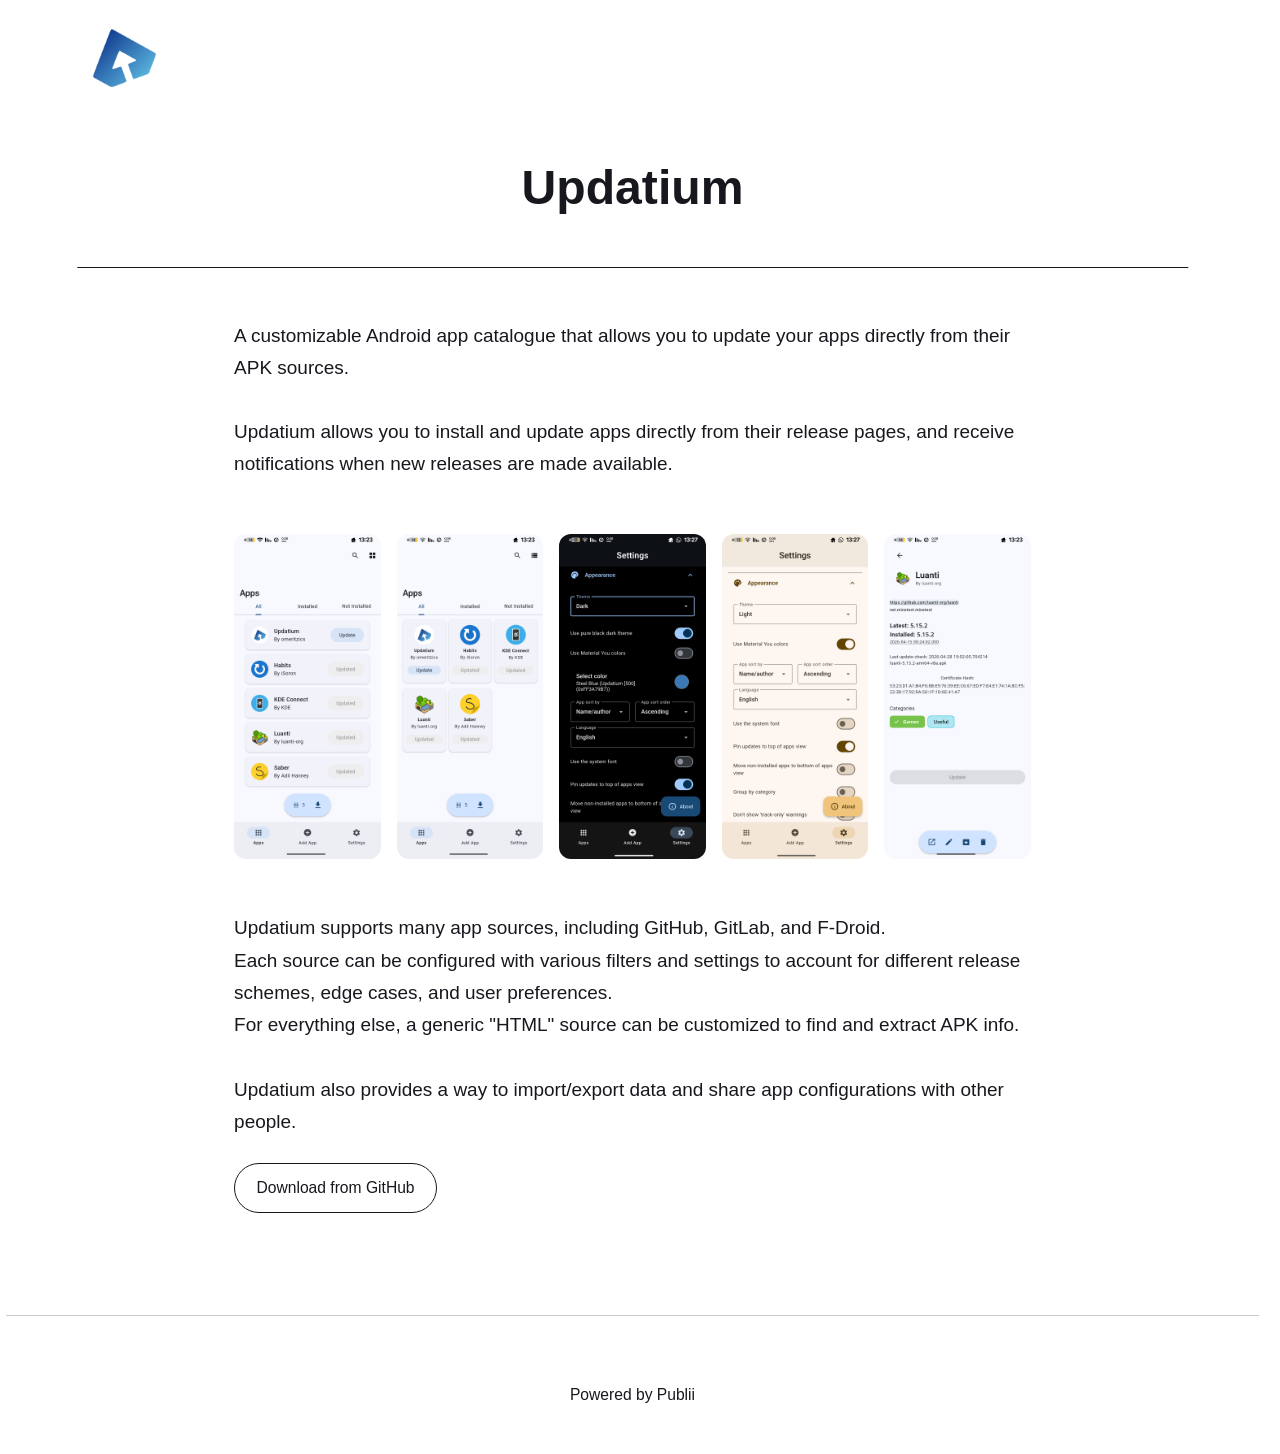
==== commit 3135ca5b: "Updated from Publii" ====
--- a/index.html
+++ b/index.html
@@ -1,4 +1,4 @@
-<!DOCTYPE html><html lang="en"><head><meta charset="utf-8"><meta http-equiv="X-UA-Compatible" content="IE=edge"><meta name="viewport" content="width=device-width,initial-scale=1"><title>Updatium - Updatium</title><meta name="description" content="A customizable Android app catalogue that allows you to update your apps directly from their APK sources.&nbsp; Updatium allows you to install and update apps directly from their release pages, and receive notifications when new releases are made available. Updatium supports many app sources, including&hellip;"><meta name="generator" content="Publii Open-Source CMS for Static Site"><link rel="canonical" href="https://omeritzics.github.io/updatium-website/"><link rel="alternate" type="application/atom+xml" href="https://omeritzics.github.io/updatium-website/feed.xml" title="Updatium - RSS"><link rel="alternate" type="application/json" href="https://omeritzics.github.io/updatium-website/feed.json" title="Updatium - JSON"><link rel="shortcut icon" href="https://omeritzics.github.io/updatium-website/media/website/icon_small.png" type="image/png"><link rel="stylesheet" href="https://omeritzics.github.io/updatium-website/assets/css/style.css?v=7d95b5372dcd646c25913a40a96a5152"><script type="application/ld+json">{"@context":"http://schema.org","@type":"Article","mainEntityOfPage":{"@type":"WebPage","@id":"https://omeritzics.github.io/updatium-website/index.html"},"headline":"Updatium","datePublished":"2026-05-20T08:31+03:00","dateModified":"2026-05-20T09:46+03:00","image":{"@type":"ImageObject","url":"https://omeritzics.github.io/updatium-website/media/website/icon.png","height":128,"width":128},"description":"A customizable Android app catalogue that allows you to update your apps directly from their APK sources.&nbsp; Updatium allows you to install and update apps directly from their release pages, and receive notifications when new releases are made available. Updatium supports many app sources, including&hellip;","author":{"@type":"Person","name":"Omer I.S.","url":"https://omeritzics.github.io/updatium-website/authors/omer-is/"},"publisher":{"@type":"Organization","name":"Omer I.S.","logo":{"@type":"ImageObject","url":"https://omeritzics.github.io/updatium-website/media/website/icon.png","height":128,"width":128}}}</script><noscript><style>img[loading] {
+<!DOCTYPE html><html lang="en"><head><meta charset="utf-8"><meta http-equiv="X-UA-Compatible" content="IE=edge"><meta name="viewport" content="width=device-width,initial-scale=1"><title>Updatium - Updatium</title><meta name="description" content="A customizable Android app catalogue that allows you to update your apps directly from their APK sources.&nbsp; Updatium allows you to install and update apps directly from their release pages, and receive notifications when new releases are made available. Updatium supports many app sources, including&hellip;"><meta name="generator" content="Publii Open-Source CMS for Static Site"><link rel="canonical" href="https://omeritzics.github.io/updatium-website/"><link rel="alternate" type="application/atom+xml" href="https://omeritzics.github.io/updatium-website/feed.xml" title="Updatium - RSS"><link rel="alternate" type="application/json" href="https://omeritzics.github.io/updatium-website/feed.json" title="Updatium - JSON"><link rel="shortcut icon" href="https://omeritzics.github.io/updatium-website/media/website/icon_small.png" type="image/png"><link rel="stylesheet" href="https://omeritzics.github.io/updatium-website/assets/css/style.css?v=e003058e14ee3632f570e754dc571fcd"><script type="application/ld+json">{"@context":"http://schema.org","@type":"Article","mainEntityOfPage":{"@type":"WebPage","@id":"https://omeritzics.github.io/updatium-website/index.html"},"headline":"Updatium","datePublished":"2026-05-20T08:31+03:00","dateModified":"2026-05-20T09:46+03:00","image":{"@type":"ImageObject","url":"https://omeritzics.github.io/updatium-website/media/website/icon.png","height":128,"width":128},"description":"A customizable Android app catalogue that allows you to update your apps directly from their APK sources.&nbsp; Updatium allows you to install and update apps directly from their release pages, and receive notifications when new releases are made available. Updatium supports many app sources, including&hellip;","author":{"@type":"Person","name":"Omer I.S.","url":"https://omeritzics.github.io/updatium-website/authors/omer-is/"},"publisher":{"@type":"Organization","name":"Omer I.S.","logo":{"@type":"ImageObject","url":"https://omeritzics.github.io/updatium-website/media/website/icon.png","height":128,"width":128}}}</script><noscript><style>img[loading] {
                     opacity: 1;
                 }</style></noscript></head><body class="page-template"><header class="top js-header"><a class="logo" href="https://omeritzics.github.io/updatium-website/index.html"><img src="https://omeritzics.github.io/updatium-website/media/website/icon.png" alt="Updatium" width="128" height="128"></a></header><main class="page"><article class="content"><div class="hero hero--noimage"><header class="hero__content hero__content--centered"><div class="wrapper"><h1>Updatium</h1></div></header></div><div class="entry-wrapper content__entry"><p>A customizable Android app catalogue that allows you to update your apps directly from their APK sources.&nbsp;<br><br>Updatium allows you to install and update apps directly from their release pages, and receive notifications when new releases are made available.</p><div class="gallery-wrapper"><div class="gallery" data-columns="5"><figure class="gallery__item"><a href="https://omeritzics.github.io/updatium-website/media/posts/1/gallery/1.apps.png" data-size="1080x2400"><img loading="lazy" src="https://omeritzics.github.io/updatium-website/media/posts/1/gallery/1.apps-thumbnail.png" height="1600" width="720" alt=""></a></figure><figure class="gallery__item"><a href="https://omeritzics.github.io/updatium-website/media/posts/1/gallery/6.grid_view.png" data-size="1080x2400"><img loading="lazy" src="https://omeritzics.github.io/updatium-website/media/posts/1/gallery/6.grid_view-thumbnail.png" height="1600" width="720" alt=""></a></figure><figure class="gallery__item"><a href="https://omeritzics.github.io/updatium-website/media/posts/1/gallery/2.dark_theme.png" data-size="1080x2400"><img loading="lazy" src="https://omeritzics.github.io/updatium-website/media/posts/1/gallery/2.dark_theme-thumbnail.png" height="1600" width="720" alt=""></a></figure><figure class="gallery__item"><a href="https://omeritzics.github.io/updatium-website/media/posts/1/gallery/3.material_you.png" data-size="1080x2400"><img loading="lazy" src="https://omeritzics.github.io/updatium-website/media/posts/1/gallery/3.material_you-thumbnail.png" height="1600" width="720" alt=""></a></figure><figure class="gallery__item"><a href="https://omeritzics.github.io/updatium-website/media/posts/1/gallery/4.app.png" data-size="1080x2400"><img loading="lazy" src="https://omeritzics.github.io/updatium-website/media/posts/1/gallery/4.app-thumbnail.png" height="1600" width="720" alt=""></a></figure></div></div><p>Updatium supports many app sources, including GitHub, GitLab, and F-Droid.<br>Each source can be configured with various filters and settings to account for different release schemes, edge cases, and user preferences.<br>For everything else, a generic "HTML" source can be customized to find and extract APK info.<br><br>Updatium also provides a way to import/export data and share app configurations with other people.</p><p></p><div><div class="container mt-5 mb-3"><div class="d-flex justify-content-center justify-content-md-start"><div id="downloadDiv" class="btn-group ml-2" role="group" aria-label="Download buttons"><a type="button" href="https://github.com/omeritzics/Updatium/releases/latest" target="_blank">Download from GitHub</a></div></div></div></div><p></p></div></article></main><footer class="footer"><div class="wrapper"><div class="footer__copyright"><p>Powered by Publii</p></div><button id="backToTop" class="footer__bttop" aria-label="Back to top" title="Back to top"><svg width="20" height="20"><use xlink:href="https://omeritzics.github.io/updatium-website/assets/svg/svg-map.svg#toparrow"/></svg></button></div></footer><script defer="defer" src="https://omeritzics.github.io/updatium-website/assets/js/scripts.min.js?v=dafec4f87fead6718cb125f0b0fc8441"></script><script>window.publiiThemeMenuConfig={mobileMenuMode:'sidebar',animationSpeed:300,submenuWidth: 'auto',doubleClickTime:500,mobileMenuExpandableSubmenus:true,relatedContainerForOverlayMenuSelector:'.top'};</script><script>var images = document.querySelectorAll('img[loading]');
         for (var i = 0; i < images.length; i++) {
@@ -9,604 +9,4 @@
                     this.classList.add('is-loaded');
                 }, false);
             }
-        }</script><div class="pcb" data-behaviour="badge" data-behaviour-link="#cookie-settings" data-revision="1" data-config-ttl="90" data-debug-mode="false"><div role="dialog" aria-modal="true" aria-hidden="true" aria-labelledby="pcb-title" aria-describedby="pcb-txt" class="pcb__banner pcb__banner--bar"><div class="pcb__inner"><div id="pcb-title" role="heading" aria-level="2" class="pcb__title">This website uses cookies</div><div id="pcb-txt" class="pcb__txt">Select which cookies to opt-in to via the checkboxes below; our website uses cookies to examine site traffic and user activity while on our site, for marketing, and to provide social media functionality. <a href="#not-specified">More details...</a></div><div class="pcb__buttons"><button type="button" class="pcb__btn pcb__btn--link pcb__btn--configure" aria-haspopup="dialog">Manage preferences</button> <button type="button" class="pcb__btn pcb__btn--reject">Reject all</button> <button type="button" class="pcb__btn pcb__btn--solid pcb__btn--accept">Accept all</button></div></div></div><div class="pcb__popup" role="dialog" aria-modal="true" aria-hidden="true" aria-labelledby="pcb-popup-title"><div class="pcb__popup__wrapper"><div class="pcb__inner pcb__popup__inner"><div class="pcb__popup__heading"><div id="pcb-popup-title" role="heading" aria-level="2" class="pcb__title">Cookie settings</div><button class="pcb__popup__close" aria-label="Close"></button></div><div class="pcb__popup__content"><div class="pcb__txt pcb__popup__txt">We use cookies to enhance your browsing experience, serve personalized ads or content, and analyze our traffic. By clicking "Accept All", you consent to our use of cookies. <a href="#not-specified">More details...</a></div><ul class="pcb__groups"><li class="pcb__group"><details><summary class="pcb__group__title no-desc">Required</summary></details><div class="pcb__popup__switch is-checked"><input type="checkbox" data-group-name="" id="pcb-group-0" checked="checked"> <label for="pcb-group-0">Required</label></div></li></ul></div><div class="pcb__buttons pcb__popup__buttons"><button type="button" class="pcb__btn pcb__btn--solid pcb__btn--accept">Accept all</button> <button type="button" class="pcb__btn pcb__btn--reject">Reject all</button> <button type="button" class="pcb__btn pcb__btn--save">Save settings</button></div></div></div></div><div class="pcb__overlay" aria-hidden="true"></div><button class="pcb__badge" aria-label="Cookie Policy" aria-hidden="true"><svg xmlns="http://www.w3.org/2000/svg" aria-hidden="true" focusable="false" width="40" height="40" viewBox="0 0 23 23" fill="currentColor"><path d="M21.41 12.71c-.08-.01-.15 0-.22 0h-.03c-.03 0-.05 0-.08.01-.07 0-.13.01-.19.04-.52.21-1.44.19-2.02-.22-.44-.31-.65-.83-.62-1.53a.758.758 0 0 0-.27-.61.73.73 0 0 0-.65-.14c-1.98.51-3.49.23-4.26-.78-.82-1.08-.73-2.89.24-4.49.14-.23.14-.52 0-.75a.756.756 0 0 0-.67-.36c-.64.03-1.11-.1-1.31-.35-.19-.26-.13-.71-.01-1.29.04-.18.06-.38.03-.59-.05-.4-.4-.7-.81-.66C5.1 1.54 1 6.04 1 11.48 1 17.28 5.75 22 11.6 22c5.02 0 9.39-3.54 10.39-8.42.08-.4-.18-.78-.58-.87Zm-9.81 7.82c-5.03 0-9.12-4.06-9.12-9.06 0-4.34 3.05-8 7.25-8.86-.08.7.05 1.33.42 1.81.24.32.66.67 1.38.84-.76 1.86-.65 3.78.36 5.11.61.81 2.03 2 4.95 1.51.18.96.71 1.54 1.18 1.87.62.43 1.38.62 2.1.62.05 0 .09 0 .13-.01-1.23 3.64-4.7 6.18-8.64 6.18ZM13 17c0 .55-.45 1-1 1s-1-.45-1-1 .45-1 1-1 1 .45 1 1Zm5.29-12.3a.99.99 0 0 1-.29-.71c0-.55.45-.99 1-.99a1 1 0 0 1 .71.3c.19.19.29.44.29.71 0 .55-.45.99-1 .99a1 1 0 0 1-.71-.3ZM9 13.5c0 .83-.67 1.5-1.5 1.5S6 14.33 6 13.5 6.67 12 7.5 12s1.5.67 1.5 1.5Zm3.25.81a.744.744 0 0 1-.06-1.05c.28-.32.75-.34 1.05-.06.31.28.33.75.05 1.06-.15.16-.35.25-.56.25-.18 0-.36-.06-.5-.19ZM8.68 7.26c.41.37.44 1 .07 1.41-.2.22-.47.33-.75.33a.96.96 0 0 1-.67-.26c-.41-.37-.44-1-.07-1.41.37-.42 1-.45 1.41-.08Zm11.48 1.88c.18-.19.52-.19.7 0 .05.04.09.1.11.16.03.06.04.12.04.19 0 .13-.05.26-.15.35-.09.1-.22.15-.35.15s-.26-.05-.35-.15a.355.355 0 0 1-.11-.16.433.433 0 0 1-.04-.19c0-.13.05-.26.15-.35Zm-4.93-1.86a.75.75 0 1 1 1.059-1.06.75.75 0 0 1-1.059 1.06Z"/></svg></button></div><script>(function(win) {
-    if (!document.querySelector('.pcb')) {
-        return;
-    }
-
-    var cbConfig = {
-        behaviour: document.querySelector('.pcb').getAttribute('data-behaviour'),
-        behaviourLink: document.querySelector('.pcb').getAttribute('data-behaviour-link'),
-        revision: document.querySelector('.pcb').getAttribute('data-revision'),
-        configTTL: parseInt(document.querySelector('.pcb').getAttribute('data-config-ttl'), 10),
-        debugMode: document.querySelector('.pcb').getAttribute('data-debug-mode') === 'true',
-        initialState: null,
-        initialLsState: null,
-        previouslyAccepted: []
-    };
-
-    var cbUI = {
-        wrapper: document.querySelector('.pcb'),
-        banner: {
-            element: null,
-            btnAccept: null,
-            btnReject: null,
-            btnConfigure: null
-        },
-        popup: {
-            element: null,
-            btnClose: null,
-            btnSave: null,
-            btnAccept: null,
-            btnReject: null,
-            checkboxes: null,
-        },
-        overlay: null,
-        badge: null,
-        blockedScripts: document.querySelectorAll('script[type^="gdpr-blocker/"]'),
-        triggerLinks: cbConfig.behaviourLink ? document.querySelectorAll('a[href*="' + cbConfig.behaviourLink + '"]') : null
-    };
-
-    function initUI () {
-        // setup banner elements
-        cbUI.banner.element = cbUI.wrapper.querySelector('.pcb__banner');
-        cbUI.banner.btnAccept = cbUI.banner.element.querySelector('.pcb__btn--accept');
-        cbUI.banner.btnReject = cbUI.banner.element.querySelector('.pcb__btn--reject');
-        cbUI.banner.btnConfigure = cbUI.banner.element.querySelector('.pcb__btn--configure');
-
-        // setup popup elements
-        if (cbUI.wrapper.querySelector('.pcb__popup')) {
-            cbUI.popup.element = cbUI.wrapper.querySelector('.pcb__popup');
-            cbUI.popup.btnClose = cbUI.wrapper.querySelector('.pcb__popup__close');
-            cbUI.popup.btnSave = cbUI.popup.element.querySelector('.pcb__btn--save');
-            cbUI.popup.btnAccept = cbUI.popup.element.querySelector('.pcb__btn--accept');
-            cbUI.popup.btnReject = cbUI.popup.element.querySelector('.pcb__btn--reject');
-            cbUI.popup.checkboxes = cbUI.popup.element.querySelector('input[type="checkbox"]');
-            // setup overlay
-            cbUI.overlay = cbUI.wrapper.querySelector('.pcb__overlay');
-        }
-
-        cbUI.badge = cbUI.wrapper.querySelector('.pcb__badge');
-
-        if (cbConfig.behaviour.indexOf('link') > -1) {
-            for (var i = 0; i < cbUI.triggerLinks.length; i++) {
-                cbUI.triggerLinks[i].addEventListener('click', function(e) {
-                    e.preventDefault();
-                    showBannerOrPopup();
-                });
-            }
-        }
-    }
-
-    function initState () {
-        var lsKeyName = getConfigName();
-        var currentConfig = localStorage.getItem(lsKeyName);
-        var configIsFresh = checkIfConfigIsFresh();
-
-        if (!configIsFresh || currentConfig === null) {
-            if (cbConfig.debugMode) {
-                console.log('🍪 Config not found, or configuration expired');
-            }
-
-            if (window.publiiCBGCM) {
-                gtag('consent', 'default', {
-                    'ad_storage': window.publiiCBGCM.defaultState.ad_storage ? 'granted' : 'denied',
-                    'ad_personalization': window.publiiCBGCM.defaultState.ad_personalization ? 'granted' : 'denied',
-                    'ad_user_data': window.publiiCBGCM.defaultState.ad_user_data ? 'granted' : 'denied',
-                    'analytics_storage': window.publiiCBGCM.defaultState.analytics_storage ? 'granted' : 'denied',
-                    'personalization_storage': window.publiiCBGCM.defaultState.personalization_storage ? 'granted' : 'denied',
-                    'functionality_storage': window.publiiCBGCM.defaultState.functionality_storage ? 'granted' : 'denied',
-                    'security_storage': window.publiiCBGCM.defaultState.security_storage ? 'granted' : 'denied'
-                });  
-                
-                if (cbConfig.debugMode) {
-                    console.log('🍪 GCMv2 DEFAULT STATE: ' + JSON.stringify({
-                        'ad_storage': window.publiiCBGCM.defaultState.ad_storage ? 'granted' : 'denied',
-                        'ad_personalization': window.publiiCBGCM.defaultState.ad_personalization ? 'granted' : 'denied',
-                        'ad_user_data': window.publiiCBGCM.defaultState.ad_user_data ? 'granted' : 'denied',
-                        'analytics_storage': window.publiiCBGCM.defaultState.analytics_storage ? 'granted' : 'denied',
-                        'personalization_storage': window.publiiCBGCM.defaultState.personalization_storage ? 'granted' : 'denied',
-                        'functionality_storage': window.publiiCBGCM.defaultState.functionality_storage ? 'granted' : 'denied',
-                        'security_storage': window.publiiCBGCM.defaultState.security_storage ? 'granted' : 'denied'
-                    }));
-                }
-            }
-
-            showBanner();
-        } else if (typeof currentConfig === 'string') {
-            if (cbConfig.debugMode) {
-                console.log('🍪 Config founded');
-            }
-
-            cbConfig.initialLsState = currentConfig.split(',');
-
-            if (window.publiiCBGCM) {
-                gtag('consent', 'default', {
-                    'ad_storage': getDefaultConsentState(currentConfig, 'ad_storage'),
-                    'ad_personalization': getDefaultConsentState(currentConfig, 'ad_personalization'),
-                    'ad_user_data': getDefaultConsentState(currentConfig, 'ad_user_data'),
-                    'analytics_storage': getDefaultConsentState(currentConfig, 'analytics_storage'),
-                    'personalization_storage': getDefaultConsentState(currentConfig, 'personalization_storage'),
-                    'functionality_storage': getDefaultConsentState(currentConfig, 'functionality_storage'),
-                    'security_storage': getDefaultConsentState(currentConfig, 'security_storage')
-                });
-                
-                if (cbConfig.debugMode) {
-                    console.log('🍪 GCMv2 DEFAULT STATE: ' + JSON.stringify({
-                        'ad_storage': getDefaultConsentState(currentConfig, 'ad_storage'),
-                        'ad_personalization': getDefaultConsentState(currentConfig, 'ad_personalization'),
-                        'ad_user_data': getDefaultConsentState(currentConfig, 'ad_user_data'),
-                        'analytics_storage': getDefaultConsentState(currentConfig, 'analytics_storage'),
-                        'personalization_storage': getDefaultConsentState(currentConfig, 'personalization_storage'),
-                        'functionality_storage': getDefaultConsentState(currentConfig, 'functionality_storage'),
-                        'security_storage': getDefaultConsentState(currentConfig, 'security_storage')
-                    }));
-                }
-            }
-
-            showBadge();
-
-            if (cbUI.popup.element) {
-                var allowedGroups = currentConfig.split(',');
-                var checkedCheckboxes = cbUI.popup.element.querySelectorAll('input[type="checkbox"]:checked');
-
-                for (var j = 0; j < checkedCheckboxes.length; j++) {
-                    var name = checkedCheckboxes[j].getAttribute('data-group-name');
-
-                    if (name && name !== '-' && allowedGroups.indexOf(name) === -1) {
-                        checkedCheckboxes[j].checked = false;
-                    }
-                }
-
-                for (var i = 0; i < allowedGroups.length; i++) {
-                    var checkbox = cbUI.popup.element.querySelector('input[type="checkbox"][data-group-name="' + allowedGroups[i] + '"]');
-
-                    if (checkbox) {
-                        checkbox.checked = true;
-                    }
-
-                    allowCookieGroup(allowedGroups[i]);
-                }
-            }
-        }
-
-        setTimeout(function () {
-            cbConfig.initialState = getInitialStateOfConsents();
-        }, 0);
-    }
-
-    function checkIfConfigIsFresh () {
-        var lastConfigSave = localStorage.getItem('publii-gdpr-cookies-config-save-date');
-
-        if (lastConfigSave === null) {
-            return false;
-        }
-
-        lastConfigSave = parseInt(lastConfigSave, 10);
-
-        if (lastConfigSave === 0) {
-            return true;
-        }
-
-        if (+new Date() - lastConfigSave < cbConfig.configTTL * 24 * 60 * 60 * 1000) {
-            return true;
-        }
-
-        return false;
-    }
-
-    function getDefaultConsentState (currentConfig, consentGroup) {
-        let configGroups = currentConfig.split(',');
-
-        for (let i = 0; i < configGroups.length; i++) {
-            let groupName = configGroups[i];
-            let group = window.publiiCBGCM.groups.find(group => group.cookieGroup === groupName);
-
-            if (group && group[consentGroup]) {
-                return 'granted';
-            }
-        }  
-        
-        if (window.publiiCBGCM.defaultState[consentGroup]) {
-            return 'granted'; 
-        }
-        
-        return 'denied';
-    }
-
-    function initBannerEvents () {
-        cbUI.banner.btnAccept.addEventListener('click', function (e) {
-            e.preventDefault();
-            acceptAllCookies('banner');
-            showBadge();
-        }, false);
-
-        if (cbUI.banner.btnReject) {
-            cbUI.banner.btnReject.addEventListener('click', function (e) {
-                e.preventDefault();
-                rejectAllCookies();
-                showBadge();
-            }, false);
-        }
-
-        if (cbUI.banner.btnConfigure) {
-            cbUI.banner.btnConfigure.addEventListener('click', function (e) {
-                e.preventDefault();
-                hideBanner();
-                showAdvancedPopup();
-                showBadge();
-            }, false);
-        }
-    }
-
-    function initPopupEvents () {
-        if (!cbUI.popup.element) {
-            return;
-        }
-
-        cbUI.overlay.addEventListener('click', function (e) {
-            hideAdvancedPopup();
-        }, false);
-
-        cbUI.popup.element.addEventListener('click', function (e) {
-            e.stopPropagation();
-        }, false);
-
-        cbUI.popup.btnAccept.addEventListener('click', function (e) {
-            e.preventDefault();
-            acceptAllCookies('popup');
-        }, false);
-
-        cbUI.popup.btnReject.addEventListener('click', function (e) {
-            e.preventDefault();
-            rejectAllCookies();
-        }, false);
-
-        cbUI.popup.btnSave.addEventListener('click', function (e) {
-            e.preventDefault();
-            saveConfiguration();
-        }, false);
-
-        cbUI.popup.btnClose.addEventListener('click', function (e) {
-            e.preventDefault();
-            hideAdvancedPopup();
-        }, false);
-    }
-
-    function initBadgeEvents () {
-        if (!cbUI.badge) {
-            return;
-        }
-
-        cbUI.badge.addEventListener('click', function (e) {
-            showBannerOrPopup();
-        }, false);
-    }
-
-    initUI();
-    initState();
-    initBannerEvents();
-    initPopupEvents();
-    initBadgeEvents();
-
-    /**
-     * API
-     */
-    function addScript (src, inline) {
-        var newScript = document.createElement('script');
-
-        if (src) {
-            newScript.setAttribute('src', src);
-        }
-
-        if (inline) {
-            newScript.text = inline;
-        }
-
-        document.body.appendChild(newScript);
-    }
-
-    function allowCookieGroup (allowedGroup) {
-        var scripts = document.querySelectorAll('script[type="gdpr-blocker/' + allowedGroup + '"]');
-        cbConfig.previouslyAccepted.push(allowedGroup);
-    
-        for (var j = 0; j < scripts.length; j++) {
-            addScript(scripts[j].src, scripts[j].text);
-        }
-
-        var groupEvent = new Event('publii-cookie-banner-unblock-' + allowedGroup);
-        document.body.dispatchEvent(groupEvent);
-        unlockEmbeds(allowedGroup);
-
-        if (cbConfig.debugMode) {
-            console.log('🍪 Allowed group: ' + allowedGroup);
-        }
-
-        if (window.publiiCBGCM && (!cbConfig.initialLsState || cbConfig.initialLsState.indexOf(allowedGroup) === -1)) {
-            let consentResult = {};
-            let group = window.publiiCBGCM.groups.find(group => group.cookieGroup === allowedGroup);
-
-            if (group) {
-                let foundSomeConsents = false;
-
-                Object.keys(group).forEach(key => {
-                    if (key !== 'cookieGroup' && group[key] === true) {
-                        consentResult[key] = 'granted';
-                        foundSomeConsents = true;
-                    }
-                });
-
-                if (foundSomeConsents) {
-                    gtag('consent', 'update', consentResult);   
-
-                    if (cbConfig.debugMode) {
-                        console.log('🍪 GCMv2 UPDATE: ' + JSON.stringify(consentResult));
-                    }
-                }
-            }
-        }
-    }
-
-    function showBannerOrPopup () {
-        if (cbUI.popup.element) {
-            showAdvancedPopup();
-        } else {
-            showBanner();
-        }
-    }
-
-    function showAdvancedPopup () {
-        cbUI.popup.element.classList.add('is-visible');
-        cbUI.overlay.classList.add('is-visible');
-        cbUI.popup.element.setAttribute('aria-hidden', 'false');
-        cbUI.overlay.setAttribute('aria-hidden', 'false');
-    }
-
-    function hideAdvancedPopup () {
-        cbUI.popup.element.classList.remove('is-visible');
-        cbUI.overlay.classList.remove('is-visible');
-        cbUI.popup.element.setAttribute('aria-hidden', 'true');
-        cbUI.overlay.setAttribute('aria-hidden', 'true');
-    }
-
-    function showBanner () {
-        cbUI.banner.element.classList.add('is-visible');
-        cbUI.banner.element.setAttribute('aria-hidden', 'false');
-    }
-
-    function hideBanner () {
-        cbUI.banner.element.classList.remove('is-visible');
-        cbUI.banner.element.setAttribute('aria-hidden', 'true');
-    }
-
-    function showBadge () {
-        if (!cbUI.badge) {
-            return;
-        }
-
-        cbUI.badge.classList.add('is-visible');
-        cbUI.badge.setAttribute('aria-hidden', 'false');
-    }
-
-    function getConfigName () {
-        var lsKeyName = 'publii-gdpr-allowed-cookies';
-
-        if (cbConfig.revision) {
-            lsKeyName = lsKeyName + '-v' + parseInt(cbConfig.revision, 10);
-        }
-
-        return lsKeyName;
-    }
-
-    function storeConfiguration (allowedGroups) {
-        var lsKeyName = getConfigName();
-        var dataToStore = allowedGroups.join(',');
-        localStorage.setItem(lsKeyName, dataToStore);
-
-        if (cbConfig.configTTL === 0) {
-            localStorage.setItem('publii-gdpr-cookies-config-save-date', 0);
-
-            if (cbConfig.debugMode) {
-                console.log('🍪 Store never expiring configuration');
-            }
-        } else {
-            localStorage.setItem('publii-gdpr-cookies-config-save-date', +new Date());
-        }
-    }
-
-    function getInitialStateOfConsents () {
-        if (!cbUI.popup.element) {
-            return [];
-        }
-
-        var checkedGroups = cbUI.popup.element.querySelectorAll('input[type="checkbox"]:checked');
-        var groups = [];
-
-        for (var i = 0; i < checkedGroups.length; i++) {
-            var allowedGroup = checkedGroups[i].getAttribute('data-group-name');
-
-            if (allowedGroup !== '') {
-                groups.push(allowedGroup);
-            }
-        }
-
-        if (cbConfig.debugMode) {
-            console.log('🍪 Initial state: ' + groups.join(', '));
-        }
-
-        return groups;
-    }
-
-    function getCurrentStateOfConsents () {
-        if (!cbUI.popup.element) {
-            return [];
-        }
-
-        var checkedGroups = cbUI.popup.element.querySelectorAll('input[type="checkbox"]:checked');
-        var groups = [];
-
-        for (var i = 0; i < checkedGroups.length; i++) {
-            var allowedGroup = checkedGroups[i].getAttribute('data-group-name');
-
-            if (allowedGroup !== '') {
-                groups.push(allowedGroup);
-            }
-        }
-
-        if (cbConfig.debugMode) {
-            console.log('🍪 State to save: ' + groups.join(', '));
-        }
-
-        return groups;
-    }
-
-    function getAllGroups () {
-        if (!cbUI.popup.element) {
-            return [];
-        }
-
-        var checkedGroups = cbUI.popup.element.querySelectorAll('input[type="checkbox"]');
-        var groups = [];
-
-        for (var i = 0; i < checkedGroups.length; i++) {
-            var allowedGroup = checkedGroups[i].getAttribute('data-group-name');
-
-            if (allowedGroup !== '') {
-                groups.push(allowedGroup);
-            }
-        }
-
-        return groups;
-    }
-
-    function acceptAllCookies (source) {
-        var groupsToAccept = getAllGroups();
-        storeConfiguration(groupsToAccept);
-
-        for (var i = 0; i < groupsToAccept.length; i++) {
-            var group = groupsToAccept[i];
-
-            if (cbConfig.initialState.indexOf(group) > -1 || cbConfig.previouslyAccepted.indexOf(group) > -1) {
-                if (cbConfig.debugMode) {
-                    console.log('🍪 Skip previously activated group: ' + group);
-                }
-
-                continue;
-            }
-
-            allowCookieGroup(group);
-        }
-
-        if (cbUI.popup.element) {
-            var checkboxesToCheck = cbUI.popup.element.querySelectorAll('input[type="checkbox"]');
-
-            for (var j = 0; j < checkboxesToCheck.length; j++) {
-                checkboxesToCheck[j].checked = true;
-            }
-        }
-
-        if (cbConfig.debugMode) {
-            console.log('🍪 Accept all cookies: ', groupsToAccept.join(', '));
-        }
-
-        if (source === 'popup') {
-            hideAdvancedPopup();
-        } else if (source === 'banner') {
-            hideBanner();
-        }
-    }
-
-    function rejectAllCookies () {
-        if (cbConfig.debugMode) {
-            console.log('🍪 Reject all cookies');
-        }
-
-        storeConfiguration([]);
-        setTimeout(function () {
-            window.location.reload();
-        }, 100);
-    }
-
-    function saveConfiguration () {
-        var groupsToAccept = getCurrentStateOfConsents();
-        storeConfiguration(groupsToAccept);
-
-        if (cbConfig.debugMode) {
-            console.log('🍪 Save new config: ', groupsToAccept.join(', '));
-        }
-
-        if (reloadIsNeeded(groupsToAccept)) {
-            setTimeout(function () {
-                window.location.reload();
-            }, 100);
-            return;
-        }
-
-        for (var i = 0; i < groupsToAccept.length; i++) {
-            var group = groupsToAccept[i];
-
-            if (cbConfig.initialState.indexOf(group) > -1 || cbConfig.previouslyAccepted.indexOf(group) > -1) {
-                if (cbConfig.debugMode) {
-                    console.log('🍪 Skip previously activated group: ' + group);
-                }
-
-                continue;
-            }
-
-            allowCookieGroup(group);
-        }
-
-        hideAdvancedPopup();
-    }
-
-    function reloadIsNeeded (groupsToAccept) {
-        // check if user rejected consent for initial groups
-        var initialGroups = cbConfig.initialState;
-        var previouslyAcceptedGroups = cbConfig.previouslyAccepted;
-        var groupsToCheck = initialGroups.concat(previouslyAcceptedGroups);
-
-        for (var i = 0; i < groupsToCheck.length; i++) {
-            var groupToCheck = groupsToCheck[i];
-
-            if (groupToCheck !== '' && groupsToAccept.indexOf(groupToCheck) === -1) {
-                if (cbConfig.debugMode) {
-                    console.log('🍪 Reload is needed due lack of: ', groupToCheck);
-                }
-
-                return true;
-            }
-        }
-
-        return false;
-    }
-
-    function unlockEmbeds (cookieGroup) {
-        var iframesToUnlock = document.querySelectorAll('.pec-wrapper[data-consent-group-id="' + cookieGroup + '"]');
-
-        for (var i = 0; i < iframesToUnlock.length; i++) {
-            var iframeWrapper = iframesToUnlock[i];
-            iframeWrapper.querySelector('.pec-overlay').classList.remove('is-active');
-            iframeWrapper.querySelector('.pec-overlay').setAttribute('aria-hidden', 'true');
-            var iframe = iframeWrapper.querySelector('iframe');
-            iframe.setAttribute('src', iframe.getAttribute('data-consent-src'));
-        }
-    }
-
-    win.publiiEmbedConsentGiven = function (cookieGroup) {
-        // it will unlock embeds
-        allowCookieGroup(cookieGroup);
-
-        var checkbox = cbUI.popup.element.querySelector('input[type="checkbox"][data-group-name="' + cookieGroup + '"]');
-
-        if (checkbox) {
-            checkbox.checked = true;
-        }
-
-        var groupsToAccept = getCurrentStateOfConsents();
-        storeConfiguration(groupsToAccept);
-
-        if (cbConfig.debugMode) {
-            console.log('🍪 Save new config: ', groupsToAccept.join(', '));
-        }
-    }
-})(window);</script></body></html>+        }</script></body></html>
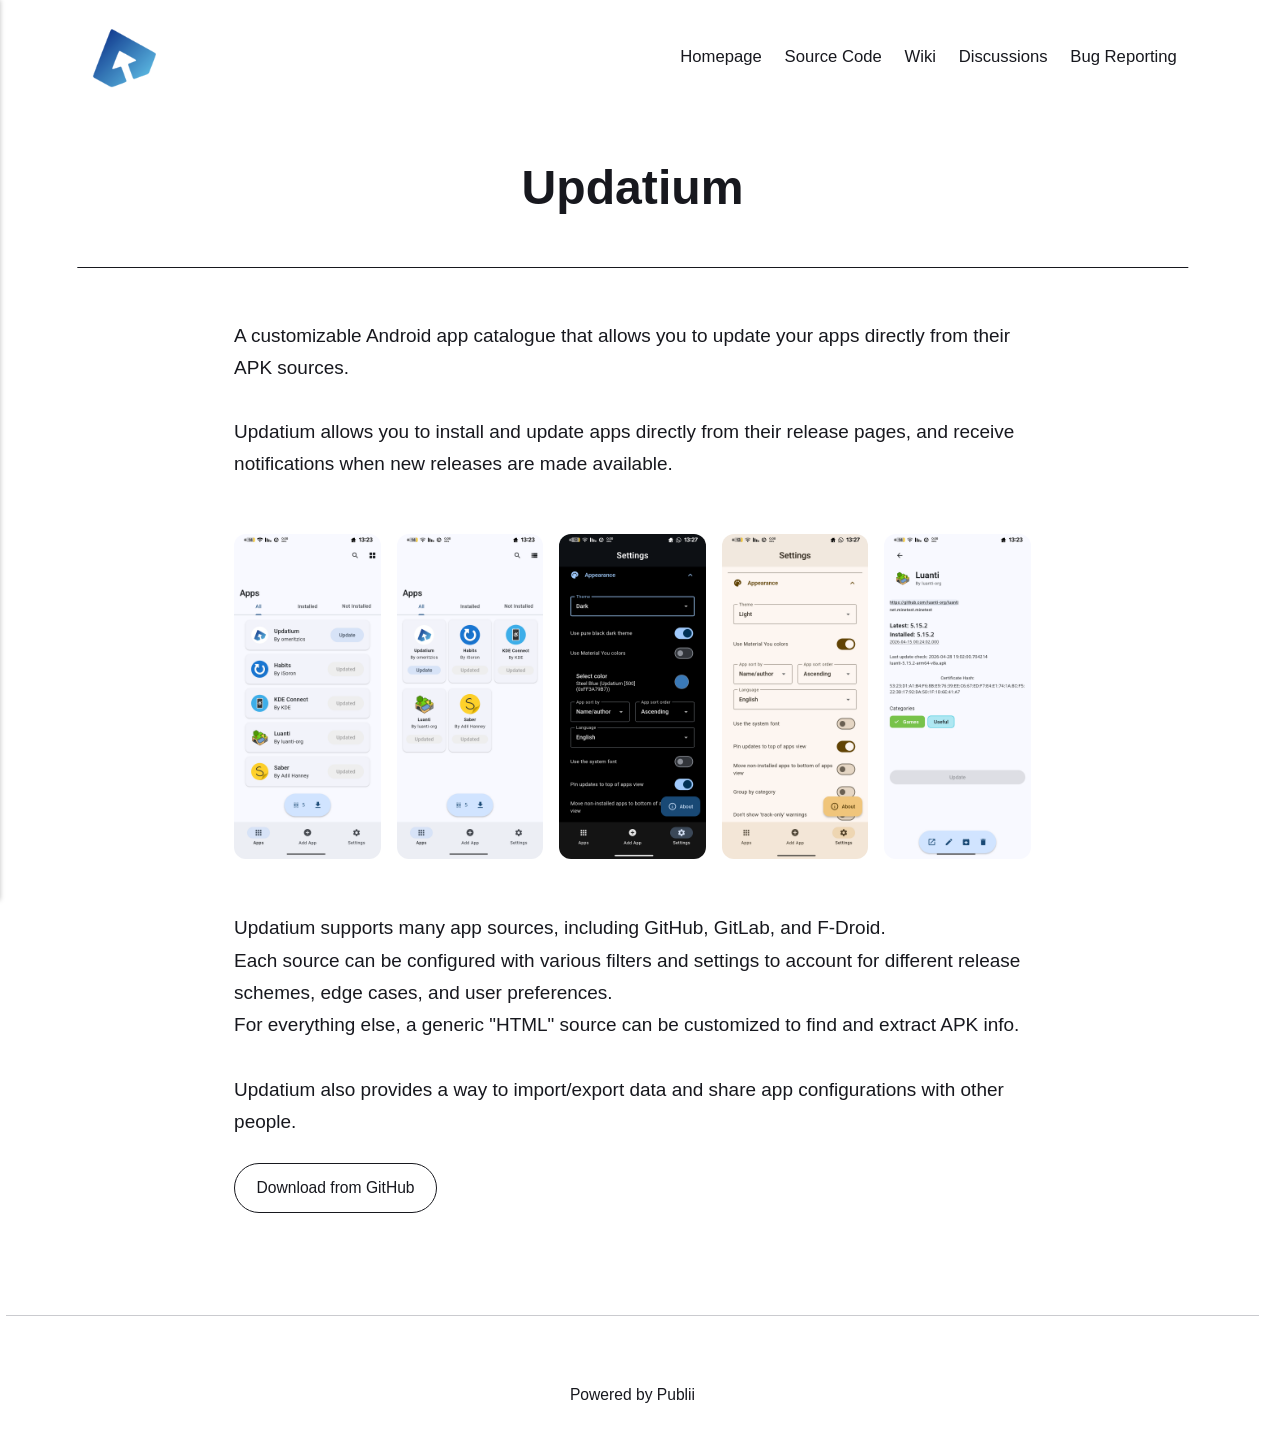
==== commit f5f14d14: "Updated from Publii" ====
--- a/index.html
+++ b/index.html
@@ -1,6 +1,6 @@
 <!DOCTYPE html><html lang="en"><head><meta charset="utf-8"><meta http-equiv="X-UA-Compatible" content="IE=edge"><meta name="viewport" content="width=device-width,initial-scale=1"><title>Updatium - Updatium</title><meta name="description" content="A customizable Android app catalogue that allows you to update your apps directly from their APK sources.&nbsp; Updatium allows you to install and update apps directly from their release pages, and receive notifications when new releases are made available. Updatium supports many app sources, including&hellip;"><meta name="generator" content="Publii Open-Source CMS for Static Site"><link rel="canonical" href="https://omeritzics.github.io/updatium-website/"><link rel="alternate" type="application/atom+xml" href="https://omeritzics.github.io/updatium-website/feed.xml" title="Updatium - RSS"><link rel="alternate" type="application/json" href="https://omeritzics.github.io/updatium-website/feed.json" title="Updatium - JSON"><link rel="shortcut icon" href="https://omeritzics.github.io/updatium-website/media/website/icon_small.png" type="image/png"><link rel="stylesheet" href="https://omeritzics.github.io/updatium-website/assets/css/style.css?v=e003058e14ee3632f570e754dc571fcd"><script type="application/ld+json">{"@context":"http://schema.org","@type":"Article","mainEntityOfPage":{"@type":"WebPage","@id":"https://omeritzics.github.io/updatium-website/index.html"},"headline":"Updatium","datePublished":"2026-05-20T08:31+03:00","dateModified":"2026-05-20T09:46+03:00","image":{"@type":"ImageObject","url":"https://omeritzics.github.io/updatium-website/media/website/icon.png","height":128,"width":128},"description":"A customizable Android app catalogue that allows you to update your apps directly from their APK sources.&nbsp; Updatium allows you to install and update apps directly from their release pages, and receive notifications when new releases are made available. Updatium supports many app sources, including&hellip;","author":{"@type":"Person","name":"Omer I.S.","url":"https://omeritzics.github.io/updatium-website/authors/omer-is/"},"publisher":{"@type":"Organization","name":"Omer I.S.","logo":{"@type":"ImageObject","url":"https://omeritzics.github.io/updatium-website/media/website/icon.png","height":128,"width":128}}}</script><noscript><style>img[loading] {
                     opacity: 1;
-                }</style></noscript></head><body class="page-template"><header class="top js-header"><a class="logo" href="https://omeritzics.github.io/updatium-website/index.html"><img src="https://omeritzics.github.io/updatium-website/media/website/icon.png" alt="Updatium" width="128" height="128"></a></header><main class="page"><article class="content"><div class="hero hero--noimage"><header class="hero__content hero__content--centered"><div class="wrapper"><h1>Updatium</h1></div></header></div><div class="entry-wrapper content__entry"><p>A customizable Android app catalogue that allows you to update your apps directly from their APK sources.&nbsp;<br><br>Updatium allows you to install and update apps directly from their release pages, and receive notifications when new releases are made available.</p><div class="gallery-wrapper"><div class="gallery" data-columns="5"><figure class="gallery__item"><a href="https://omeritzics.github.io/updatium-website/media/posts/1/gallery/1.apps.png" data-size="1080x2400"><img loading="lazy" src="https://omeritzics.github.io/updatium-website/media/posts/1/gallery/1.apps-thumbnail.png" height="1600" width="720" alt=""></a></figure><figure class="gallery__item"><a href="https://omeritzics.github.io/updatium-website/media/posts/1/gallery/6.grid_view.png" data-size="1080x2400"><img loading="lazy" src="https://omeritzics.github.io/updatium-website/media/posts/1/gallery/6.grid_view-thumbnail.png" height="1600" width="720" alt=""></a></figure><figure class="gallery__item"><a href="https://omeritzics.github.io/updatium-website/media/posts/1/gallery/2.dark_theme.png" data-size="1080x2400"><img loading="lazy" src="https://omeritzics.github.io/updatium-website/media/posts/1/gallery/2.dark_theme-thumbnail.png" height="1600" width="720" alt=""></a></figure><figure class="gallery__item"><a href="https://omeritzics.github.io/updatium-website/media/posts/1/gallery/3.material_you.png" data-size="1080x2400"><img loading="lazy" src="https://omeritzics.github.io/updatium-website/media/posts/1/gallery/3.material_you-thumbnail.png" height="1600" width="720" alt=""></a></figure><figure class="gallery__item"><a href="https://omeritzics.github.io/updatium-website/media/posts/1/gallery/4.app.png" data-size="1080x2400"><img loading="lazy" src="https://omeritzics.github.io/updatium-website/media/posts/1/gallery/4.app-thumbnail.png" height="1600" width="720" alt=""></a></figure></div></div><p>Updatium supports many app sources, including GitHub, GitLab, and F-Droid.<br>Each source can be configured with various filters and settings to account for different release schemes, edge cases, and user preferences.<br>For everything else, a generic "HTML" source can be customized to find and extract APK info.<br><br>Updatium also provides a way to import/export data and share app configurations with other people.</p><p></p><div><div class="container mt-5 mb-3"><div class="d-flex justify-content-center justify-content-md-start"><div id="downloadDiv" class="btn-group ml-2" role="group" aria-label="Download buttons"><a type="button" href="https://github.com/omeritzics/Updatium/releases/latest" target="_blank">Download from GitHub</a></div></div></div></div><p></p></div></article></main><footer class="footer"><div class="wrapper"><div class="footer__copyright"><p>Powered by Publii</p></div><button id="backToTop" class="footer__bttop" aria-label="Back to top" title="Back to top"><svg width="20" height="20"><use xlink:href="https://omeritzics.github.io/updatium-website/assets/svg/svg-map.svg#toparrow"/></svg></button></div></footer><script defer="defer" src="https://omeritzics.github.io/updatium-website/assets/js/scripts.min.js?v=dafec4f87fead6718cb125f0b0fc8441"></script><script>window.publiiThemeMenuConfig={mobileMenuMode:'sidebar',animationSpeed:300,submenuWidth: 'auto',doubleClickTime:500,mobileMenuExpandableSubmenus:true,relatedContainerForOverlayMenuSelector:'.top'};</script><script>var images = document.querySelectorAll('img[loading]');
+                }</style></noscript></head><body class="page-template"><header class="top js-header"><a class="logo" href="https://omeritzics.github.io/updatium-website/index.html"><img src="https://omeritzics.github.io/updatium-website/media/website/icon.png" alt="Updatium" width="128" height="128"></a><nav class="navbar js-navbar"><button class="navbar__toggle js-toggle" aria-label="Menu" aria-haspopup="true" aria-expanded="false"><span class="navbar__toggle-box"><span class="navbar__toggle-inner">Menu</span></span></button><ul class="navbar__menu"><li class="active"><a href="https://omeritzics.github.io/updatium-website/index.html" target="_self">Homepage</a></li><li><a href="https://github.com/omeritzics/Updatium" target="_self">Source Code</a></li><li><a href="https://github.com/omeritzics/Updatium/wiki" target="_self">Wiki</a></li><li><a href="https://github.com/omeritzics/Updatium/discussions" target="_self">Discussions</a></li><li><a href="https://github.com/omeritzics/Updatium/issues" target="_self">Bug Reporting</a></li></ul></nav></header><main class="page"><article class="content"><div class="hero hero--noimage"><header class="hero__content hero__content--centered"><div class="wrapper"><h1>Updatium</h1></div></header></div><div class="entry-wrapper content__entry"><p>A customizable Android app catalogue that allows you to update your apps directly from their APK sources.&nbsp;<br><br>Updatium allows you to install and update apps directly from their release pages, and receive notifications when new releases are made available.</p><div class="gallery-wrapper"><div class="gallery" data-columns="5"><figure class="gallery__item"><a href="https://omeritzics.github.io/updatium-website/media/posts/1/gallery/1.apps.png" data-size="1080x2400"><img loading="lazy" src="https://omeritzics.github.io/updatium-website/media/posts/1/gallery/1.apps-thumbnail.png" height="1600" width="720" alt=""></a></figure><figure class="gallery__item"><a href="https://omeritzics.github.io/updatium-website/media/posts/1/gallery/6.grid_view.png" data-size="1080x2400"><img loading="lazy" src="https://omeritzics.github.io/updatium-website/media/posts/1/gallery/6.grid_view-thumbnail.png" height="1600" width="720" alt=""></a></figure><figure class="gallery__item"><a href="https://omeritzics.github.io/updatium-website/media/posts/1/gallery/2.dark_theme.png" data-size="1080x2400"><img loading="lazy" src="https://omeritzics.github.io/updatium-website/media/posts/1/gallery/2.dark_theme-thumbnail.png" height="1600" width="720" alt=""></a></figure><figure class="gallery__item"><a href="https://omeritzics.github.io/updatium-website/media/posts/1/gallery/3.material_you.png" data-size="1080x2400"><img loading="lazy" src="https://omeritzics.github.io/updatium-website/media/posts/1/gallery/3.material_you-thumbnail.png" height="1600" width="720" alt=""></a></figure><figure class="gallery__item"><a href="https://omeritzics.github.io/updatium-website/media/posts/1/gallery/4.app.png" data-size="1080x2400"><img loading="lazy" src="https://omeritzics.github.io/updatium-website/media/posts/1/gallery/4.app-thumbnail.png" height="1600" width="720" alt=""></a></figure></div></div><p>Updatium supports many app sources, including GitHub, GitLab, and F-Droid.<br>Each source can be configured with various filters and settings to account for different release schemes, edge cases, and user preferences.<br>For everything else, a generic "HTML" source can be customized to find and extract APK info.<br><br>Updatium also provides a way to import/export data and share app configurations with other people.</p><p></p><div><div class="container mt-5 mb-3"><div class="d-flex justify-content-center justify-content-md-start"><div id="downloadDiv" class="btn-group ml-2" role="group" aria-label="Download buttons"><a type="button" href="https://github.com/omeritzics/Updatium/releases/latest" target="_blank">Download from GitHub</a></div></div></div></div><p></p></div></article></main><footer class="footer"><div class="wrapper"><div class="footer__copyright"><p>Powered by Publii</p></div><button id="backToTop" class="footer__bttop" aria-label="Back to top" title="Back to top"><svg width="20" height="20"><use xlink:href="https://omeritzics.github.io/updatium-website/assets/svg/svg-map.svg#toparrow"/></svg></button></div></footer><script defer="defer" src="https://omeritzics.github.io/updatium-website/assets/js/scripts.min.js?v=dafec4f87fead6718cb125f0b0fc8441"></script><script>window.publiiThemeMenuConfig={mobileMenuMode:'sidebar',animationSpeed:300,submenuWidth: 'auto',doubleClickTime:500,mobileMenuExpandableSubmenus:true,relatedContainerForOverlayMenuSelector:'.top'};</script><script>var images = document.querySelectorAll('img[loading]');
         for (var i = 0; i < images.length; i++) {
             if (images[i].complete) {
                 images[i].classList.add('is-loaded');
